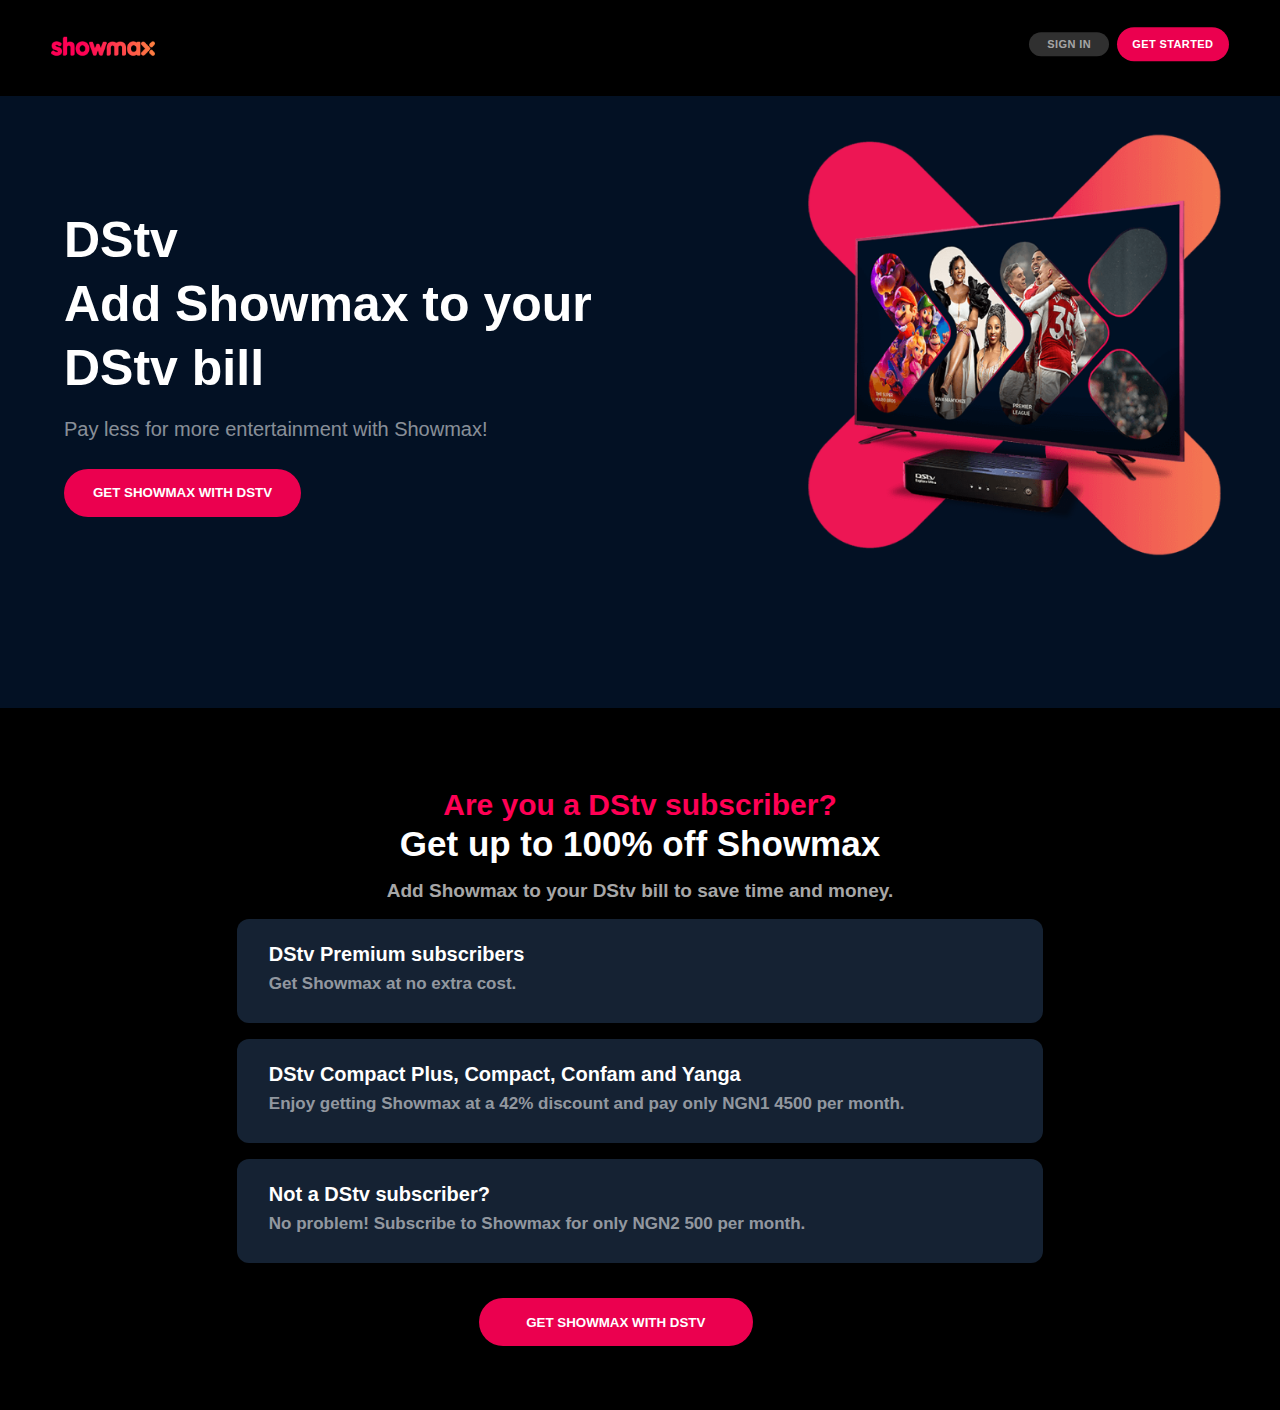
==== BILL/index.html @ 1685f9a5 "All updated files" ====
<!DOCTYPE html>
<html lang="en">
<head>
    <meta charset="UTF-8">
    <meta name="viewport" content="width=device-width, initial-scale=1.0">
    <link rel="stylesheet" href="index.css">
    <link rel="stylesheet" href="https://cdn.jsdelivr.net/npm/bootstrap-icons@1.3.0/font/bootstrap-icons.css">
    <link rel="stylesheet" href="https://cdnjs.cloudflare.com/ajax/libs/font-awesome/4.7.0/css/font-awesome.min.css">
    <title>BILL</title>
</head>
<body>
     <!-- Header start -->
     <header>
        <nav>
            <div class="logo">
              <a href="..//index.html"><img src="BILL images/Showmax_logo_full (1).png" alt="logo"></a>
                </div>
            <div class="logins">
                    <button class="sign-in"><a href="../Sign in/index.html">SIGN IN</a></button>
                    <button class="get-started"><a href="../Sign-in con/index.html">GET STARTED</a></button>
                    </div>
         </nav>
    </header>
    <!-- Header ends -->

     <!-- hero page start -->
     <div class="section-1">
        <div class="section-1-inner">
            <div class="text">
                <p>DStv<br>
                    Add Showmax to your <br>DStv bill<span>Pay less for more entertainment with Showmax!</span>
                    <button><a href="">GET SHOWMAX WITH DSTV</a></button>
                </div>
                <div class="hero-img">
                      <img src="BILL images/BILL.PNG" alt="img">
                </div>
            </div>
     </div>
    <!-- hero page ends -->

    <!-- section 2 start -->
 <div class="section-2">
    <div class="section-2-inner">
        <div class="text-2">
            <p><h2>Are you a DStv subscriber?<h3>Get up to 100% off Showmax<span>Add Showmax to your DStv bill to save time and money.</span></h3></h2></p>
        </div>
        <div class="boxes">
            <div class="boxes-1">
                <h2>DStv Premium subscribers<span>Get Showmax at no extra cost.</span></h2>
            </div>
            <div class="boxes-1">
                <h2>DStv Compact Plus, Compact, Confam and Yanga<span>Enjoy getting Showmax at a 42% discount and pay only NGN1 4500 per month.</span></h2>
            </div>
            <div class="boxes-1">
                <h2>Not a DStv subscriber?<span>No problem! Subscribe to Showmax for only NGN2 500 per month.</span></h2>
            </div>
            <button><a href="">GET SHOWMAX WITH DSTV</a></button>
        </div>
    </div>
 </div>

    <!-- section 2 ends -->
---- BILL/index.css ----
*{
    padding: 0;
    margin: 0;
    box-sizing: border-box;
    }
    body{
    background-color: black;
    font-family: 'Trebuchet MS', 'Lucida Sans Unicode', 'Lucida Grande', 'Lucida Sans', Arial, sans-serif;
    }

    /* header start */
    header{
    background-color: black;
    height: 6rem;
    }
    nav{
    display: flex;
    flex-wrap: nowrap;
    justify-content: space-between;
    max-width: 92%;
    margin: 0 auto;
    transform: translateY(2.3rem);
    }
    .logo img{
    width: 6.5rem;
    }
    .logins{
    transform: translateY(-.6rem);
    }
    .sign-in{
    margin-right: .2rem;
    width: 5rem;
    height: 1.5rem;
    border-radius: 40px;
    background-color:#ffffff30;
    border: none;
    }
    .sign-in a{
    text-decoration: none;
    color: rgba(255, 255, 255, 0.582);
    font-size: 11px;
    letter-spacing: .4px;
    font-weight: bold;
    }
    .sign-in a:hover{
    color: white;
    font-size: 12px;
    }
    .get-started{
    width: 7rem;
    height: 2.1rem;
    border-radius: 65px;
    background-color:#EB004F;
    border: none;
    }
    .get-started a{
    text-decoration: none;
    color: white;
    font-size: 11px;
    font-weight: bold;
    letter-spacing: .4px;
    }
    /* header ends *

    /* hero page start */
    .section-1{
    background-color: #031124;
    min-height: 60vh;
    }
    .section-1 .section-1-inner{
    display: flex;
    justify-content: space-between;
    }
    .section-1 .section-1-inner .text{
    transform: translateY(10rem);
    width: 70%;
    height: auto;
    margin-bottom: 2rem;
    /* border-style: dotted; */
    }
    .section-1 .text p{
    color: white;
    font-size: 50px;
    font-weight:bolder;
    margin-left: 4rem;
    line-height: 4rem;
    }
    .section-1 .text p span{
    display: block;
    font-size: 20px;
    color: rgba(255, 255, 255, 0.544);
    font-weight: lighter;
    line-height:2rem;
    transform: translateY(.8rem);
    }
    .hero-img{
    background-color: #031124;
    padding-left: -2rem;
    width: 53%;
    }
    .hero-img img{
    width: 97%;
    height: auto;
    transform: translateY(1.5rem);

    }
    .text button{
    height: 3rem;
    border-radius:25px ;
    width: 34%;
    border: none;
    background-color: #EB004F;
    margin-top: 2.3rem;
    }
    .text button a{
    text-decoration: none;
    color: white;
    font-weight: 900;
    }
    /* hero page ends*/

    /* section 2 start */
    .section-2{
    /* min-height: 30rem; */
    }
    .section-2-inner{
    margin: 0 auto;
    max-width: 63%;
    padding-bottom: 4rem;
    }
    .text-2 {
    text-align: center;
    margin-top: 5rem;

    }
    .text-2  h2{
    font-size: 30px;
    color: #FF0055;
    margin-bottom: .1rem;
    font-weight: bolder;

    }
    .text-2 h3{
    color: white;
    font-size: 35px;


    }
    .text-2 h3 span{
    display: block;
    font-size: 19px;
    margin-top: 1rem;
    color: rgba(255, 255, 255, 0.656);


    }
    .boxes-1{
    background-color: #152233;
    margin-bottom:-.1rem;
    margin-top: 1.1rem;
    height: 6.5rem;
    border-radius: 12px;
    padding-left: 2rem;
    }
    .boxes-1 h2{
    color: white;
    font-size: 20px;
    transform: translateY(1.5rem);

    }
    .boxes-1 h2 span{
    color: rgba(255, 255, 255, 0.552);
    font-size: 17px;
    margin-top: .5rem;
    display: block;


    }
    .boxes button{
    height: 3rem;
    border-radius:25px ;
    width: 34%;
    border: none;
    background-color: #EB004F;
    margin-top: 2.3rem;
    position: relative;
    left: 30%;
    }
    .boxes button a{
    text-decoration: none;
    color: white;
    font-weight: 900;
    }
    /* section 2 ends */

    /* RESPONSIVENESS START */

    /* HEADER START */
    @media only screen and (max-width:329px){
    .logo img{
    width: 4rem;
    }
    }
    @media only screen and (max-width:292px){
    .logo img{
    width: 2rem;
    }
    }
    @media only screen and (max-width:256px){
    .logo img{
    width: .9rem;
    }
    }
    @media only screen and (max-width:236px){
    .logo img{
    display: none;
    }
    }
    /* HEADER ENDS */
    /* Responsiveness ends */
    /* Hero page Start */
    .section-1{
    min-height: 68vh;
    padding-bottom: 3rem;
    }
    @media  only screen and (max-width:1316px){
    .section-1 .section-1-inner .text{
    width: 88%;
    transform: translateY(7rem);
    } 
    .hero-img{
    width: 60%;
    }
    .hero-img img{
    max-width: 100%;
    transform: translateY(1rem);
    }
    }
    @media  only screen and (max-width:1182px){
    .hero-img{
    width: 70%;
    }
    .hero-img img{
    max-width: 100%;
    transform: translateY(1rem);
    }
    .text button{
    width: 38%;
    }
    }
    @media  only screen and (max-width:1182px){
    .text button{
    width: 43%;
    }
    }
    @media  only screen and (max-width:1039px){
    .text button{
    width: 45%;
    }
    .text button a{
    font-size: 13px;
    }
    .hero-img{
    width: 76%;
    }
    .hero-img img{

    transform: translateY(3rem);
    }
    .section-1 .section-1-inner .text{
    transform: translateY(5rem);
    line-height: 2rem;
    }
    }
    @media  only screen and (max-width:950px){
    .text button{
    width: 59%;
    }
    .text button a{
    font-size: 13px;
    }
    .hero-img{
    width: 80%;
    }
    .hero-img img{

    transform: translateY(3rem);
    }
    .section-1 .section-1-inner .text{
    transform: translateY(5rem);

    }
    .section-1 .section-1-inner .text p{
    line-height: 4rem;
    }
    .section-1 {
    padding-bottom: 7.5rem;
    }
    }
    @media  only screen and (max-width:950px){
    .hero-img{
    width: 100%;
    }
    }

    @media  only screen and (max-width:883px){
    .hero-img{
    width: 100%;
    transform: translateY(2rem);
    }
    .section-1 .section-1-inner .text p {
    line-height: 3.5rem;
    font-size: 38px;
    justify-content: center;
    }
    .text button{
    width: 68%;
    }
    }
    @media  only screen and (max-width:820px){
    .section-1-inner{
    flex-wrap: wrap-reverse;

    }

    .section-1 .section-1-inner .text  {
    margin-left: -2rem;
    width: 100%;
    text-align: center;
    }
    .hero-img{
    width: 100%;
    transform: translateY(-.4rem);
    }
    }
    @media  only screen and (max-width:528px){
    .section-1 .section-1-inner .text{
    text-align: center;
    width: 100%;
    transform: translateY(3rem);
    }
    .section-1 .section-1-inner .text p{
    line-height: 2.7rem;
    }
    }
    @media  only screen and (max-width:372px){
    .text button a{
    font-size: 12px;
    }
    .text button{
    width:70% ;
    }
    }
    @media  only screen and (max-width:340px){
    .text button a{
    font-size: 12px;
    }
    .text button{
    width:80% ;
    }
    }
    @media  only screen and (max-width:340px){
    .text button a{
    font-size: 12px;
    }
    .text button{
    width:90% ;
    }
    }

    /* Hero page ends */

    /* section 2 start */
    @media only screen and (max-width:1066px){
    .boxes button{
    width: 55%;
    left: 20%;
    }
    }
    @media only screen and (max-width:820px){
    .section-2-inner{
    max-width:94%;
    }
    }
    @media only screen and (max-width:532px){
    .boxes-1{
    padding-bottom: 7rem;
    }
    .boxes-1:nth-of-type(1){
    padding-bottom: 2rem;
    }
    }
    @media only screen and (max-width:512px){
    .boxes-1{
    padding-bottom: 8rem;
    }
    }
    @media only screen and (max-width:389px){
    .boxes-1{
    padding-bottom: 9rem;
    }
    }
    @media only screen and (max-width:316px){
    .boxes-1:nth-of-type(2){
    padding-bottom: 12rem;
    }
    @media only screen and (max-width:298px){
    .boxes-1:nth-of-type(1){
    padding-bottom: 8rem;
    }
    }
    }
    @media only screen and (max-width:449px){
    .boxes button{
    width: 60%;
    left: 19%;
    }
    .boxes button a{
    font-size: 12px;
    }
    }
    @media only screen and (max-width:358px){
    .boxes button{
    width: 69%;
    left: 16%;
    }
    .boxes button a{
    font-size: 12px;
    }
    }

    @media only screen and (max-width:286px){
    .boxes button{
    width: 68%;
    left: 15%;
    }
    .boxes button{
    width: 73%;
    left: 13%;
    }
    }



    /* section 2 ends */
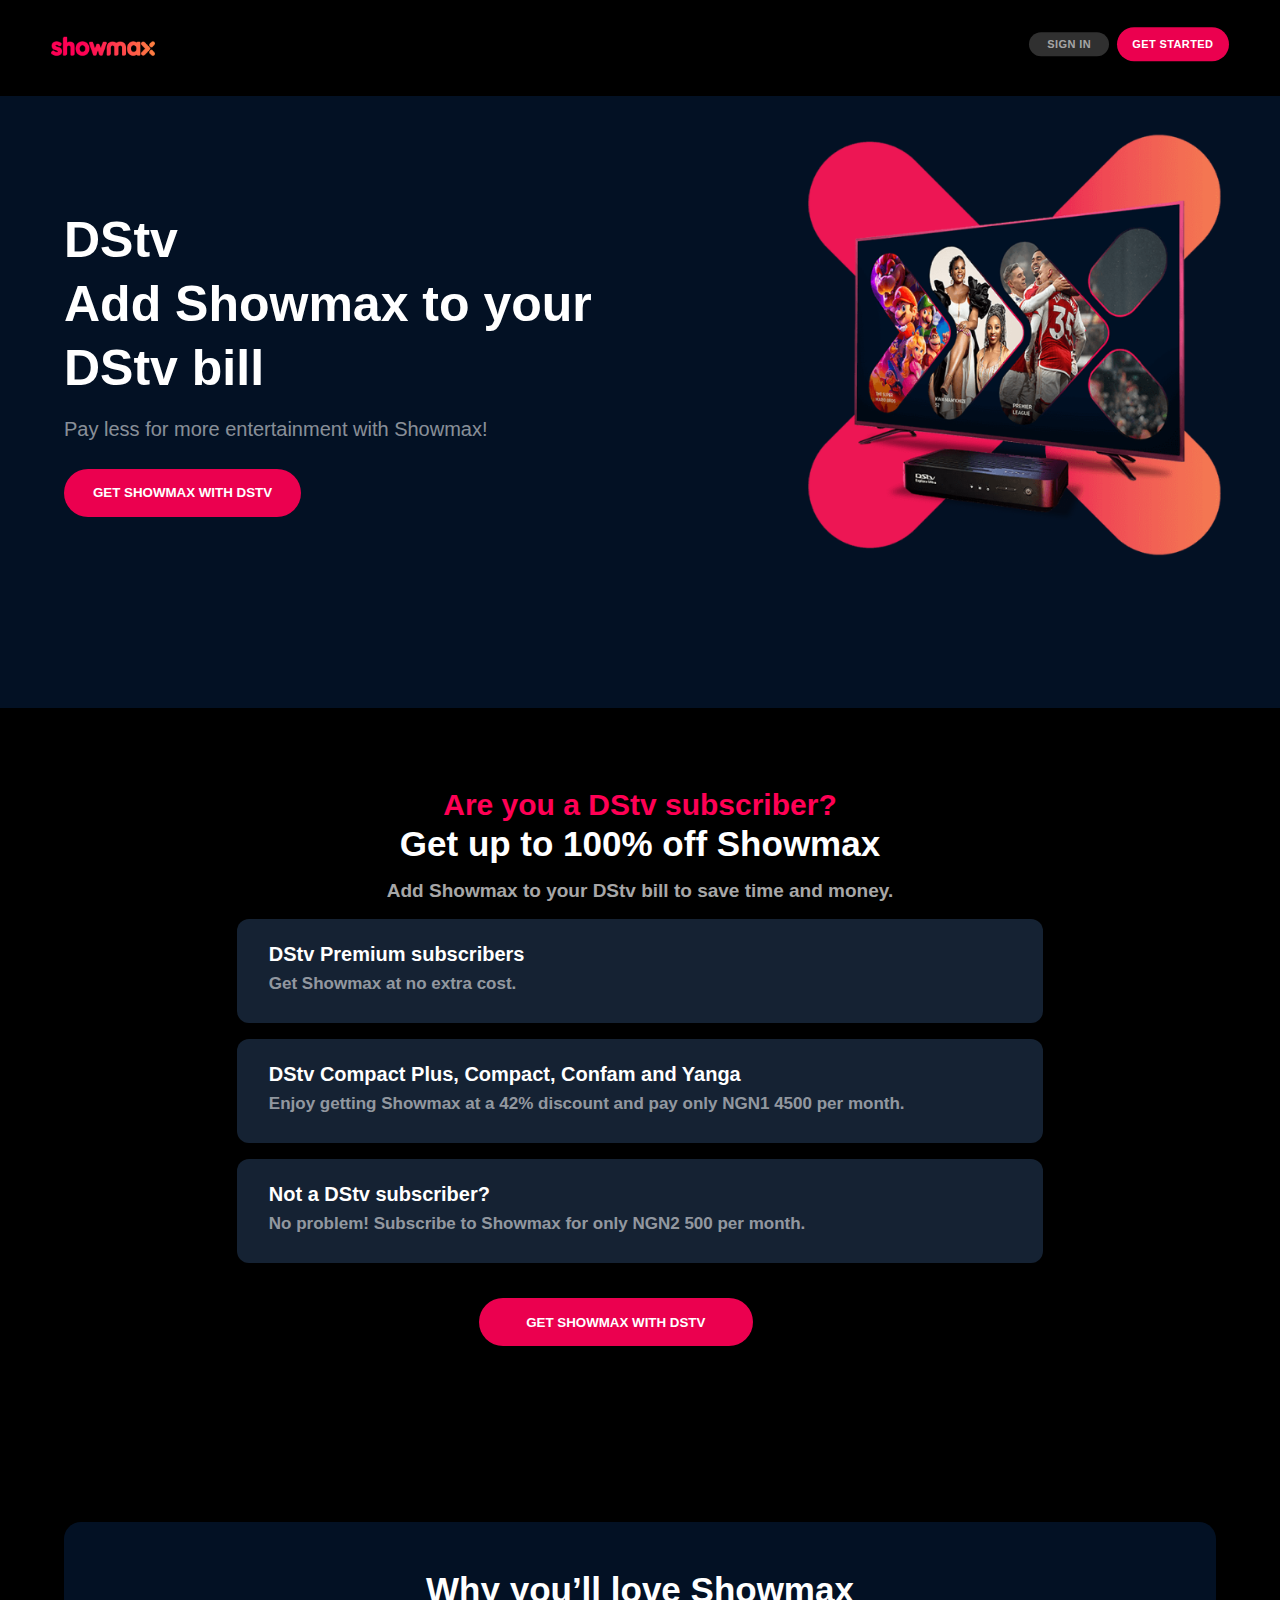
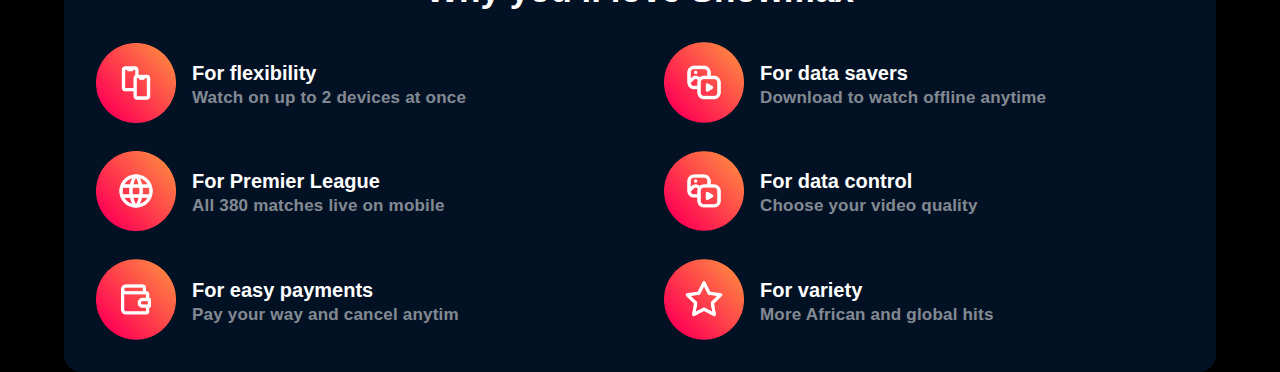
==== commit d626d595: "All updated files" ====
--- a/BILL/index.html
+++ b/BILL/index.html
@@ -59,4 +59,75 @@
     </div>
  </div>
 
-    <!-- section 2 ends -->+    <!-- section 2 ends -->
+     <!-- section 3 start -->
+     <div class="section-3">
+        <div class="section-3-inner">
+         <div class="text-inner">
+           <h5>
+             Why you’ll love Showmax
+ 
+           </h5>
+          </div>
+          <div class="section-3-inner-box">
+          <div class="box-control">
+           <div class="box-3">
+             <div class="boxes">
+                 <img src="BILL images/icon_for-flexibility-01-1_11012024 (1).png" alt="">
+             </div>
+             <div class="text">
+               <h5>For flexibility<br><span>Watch on up to 2 devices at once
+ 
+               </span></h5>
+             </div>
+           </div>
+           <div class="box-3">
+             <div class="boxes">
+               <img src="BILL images/icon_for-data-control-01-4_11012024 (1).png" alt="">
+ 
+             </div>
+             <div class="text">
+               <h5>For data savers<br><span>Download to watch offline anytime</span></h5>
+             </div>
+           </div>
+           <div class="box-3">
+             <div class="boxes">
+              <img src="BILL images/icon_for-global-hits-01-06_24012024.png" alt="">
+             </div>
+             <div class="text">
+               <h5>For Premier League<br><span>All 380 matches live on mobile</span></h5>
+             </div>
+           </div>
+           <div class="box-3">
+             <div class="boxes">
+               <img src="BILL images/icon_for-data-control-01-4_11012024 (1).png" alt="">
+             </div>
+             <div class="text">
+               <h5>For data control<br><span>Choose your video quality</span></h5>
+             </div>
+           </div>
+           <div class="box-3">
+             <div class="boxes">
+               <img src="BILL images/icon_for-ease-01-5_11012024 (1).png" alt="">
+             </div>
+             <div class="text">
+               <h5>For easy payments<br><span>Pay your way and cancel anytim</span></h5>
+             </div>
+           </div>
+           <div class="box-3">
+             <div class="boxes">
+                  <img src="BILL images/icon_for-variety-01-6_11012024 (1).png" alt="">
+             </div>
+             <div class="text">
+               <h5>For variety<br><span>More African and global hits</span></h5>
+             </div>
+           </div>
+             </div>
+ 
+        </div>
+ 
+ 
+     </div>
+ <!-- section 3 ends -->
+ 
+ --- a/BILL/index.css
+++ b/BILL/index.css
@@ -193,6 +193,69 @@
     }
     /* section 2 ends */
 
+     /* section 3 start */
+
+     .section-3-inner{
+        margin: 0 auto;
+        max-width: 90%;
+        min-height: 50vh;
+        background-color: #031124;
+        margin-top: 7rem;
+        border-radius: 17px;
+        }
+        .section-3-inner .box-3{
+        display: flex;
+    
+        }
+        .section-3-inner .box-3{
+        width: 24rem;
+        column-gap: 1rem;
+        align-items: center;
+        }
+        .section-3-inner .box-3 .text{
+        justify-content: flex-start;
+    
+    
+        }
+        .section-3-inner .text-inner h5{
+        padding-top: 3rem;
+        margin-bottom: 2rem;
+        font-size: 35px;
+         text-align: center;
+         color: white;
+    
+        }
+        .section-3-inner  .text h5{
+        font-size: 20px;
+        color: #fff;
+        }
+        .section-3-inner .text h5 span{
+        font-size: 17px;
+        letter-spacing: .2px;
+        color: #ffffff85;
+    
+        }
+        .section-3-inner .box-3{
+        margin-bottom: 1.5rem;
+        }
+        .box-control{
+        display: grid;
+        grid-template-columns:repeat(auto-fit,minmax(23rem,1fr)) ;
+        column-gap:1rem;
+        padding-left: 2rem;
+        }
+        .section-3-inner .box-3 .boxes{
+        width: 5rem;
+        }
+        .section-3-inner .box-3 .boxes img{
+        width: 100%;
+        height: auto;
+        
+        }
+    
+        /* section-7 ends */
+    
+
     /* RESPONSIVENESS START */
 
     /* HEADER START */
@@ -443,3 +506,36 @@
 
 
     /* section 2 ends */
+
+     /* section 3 start */
+     @media only screen and (max-width:467px){
+        .section-3-inner .box-3{
+        width: 19rem;
+        column-gap: 1rem;
+        }
+        }
+        @media only screen and (max-width:368px){
+        .section-3-inner .box-3{
+        width: 15rem;
+        column-gap: 1rem;
+        }
+        }
+        @media only screen and (max-width:306px){
+        .section-3-inner .box-3{
+        width: 12rem;
+        column-gap: 1rem;
+        }
+        }
+        @media only screen and (max-width:246px){
+        .section-3-inner .box-3{
+        width: 9rem;
+        column-gap: 1rem;
+        }
+        }
+        @media only screen and (max-width:198px){
+        .section-3-inner .box-3{
+        width: 6rem;
+        column-gap: 1rem;
+        }
+        }
+        /* section 7 ends */
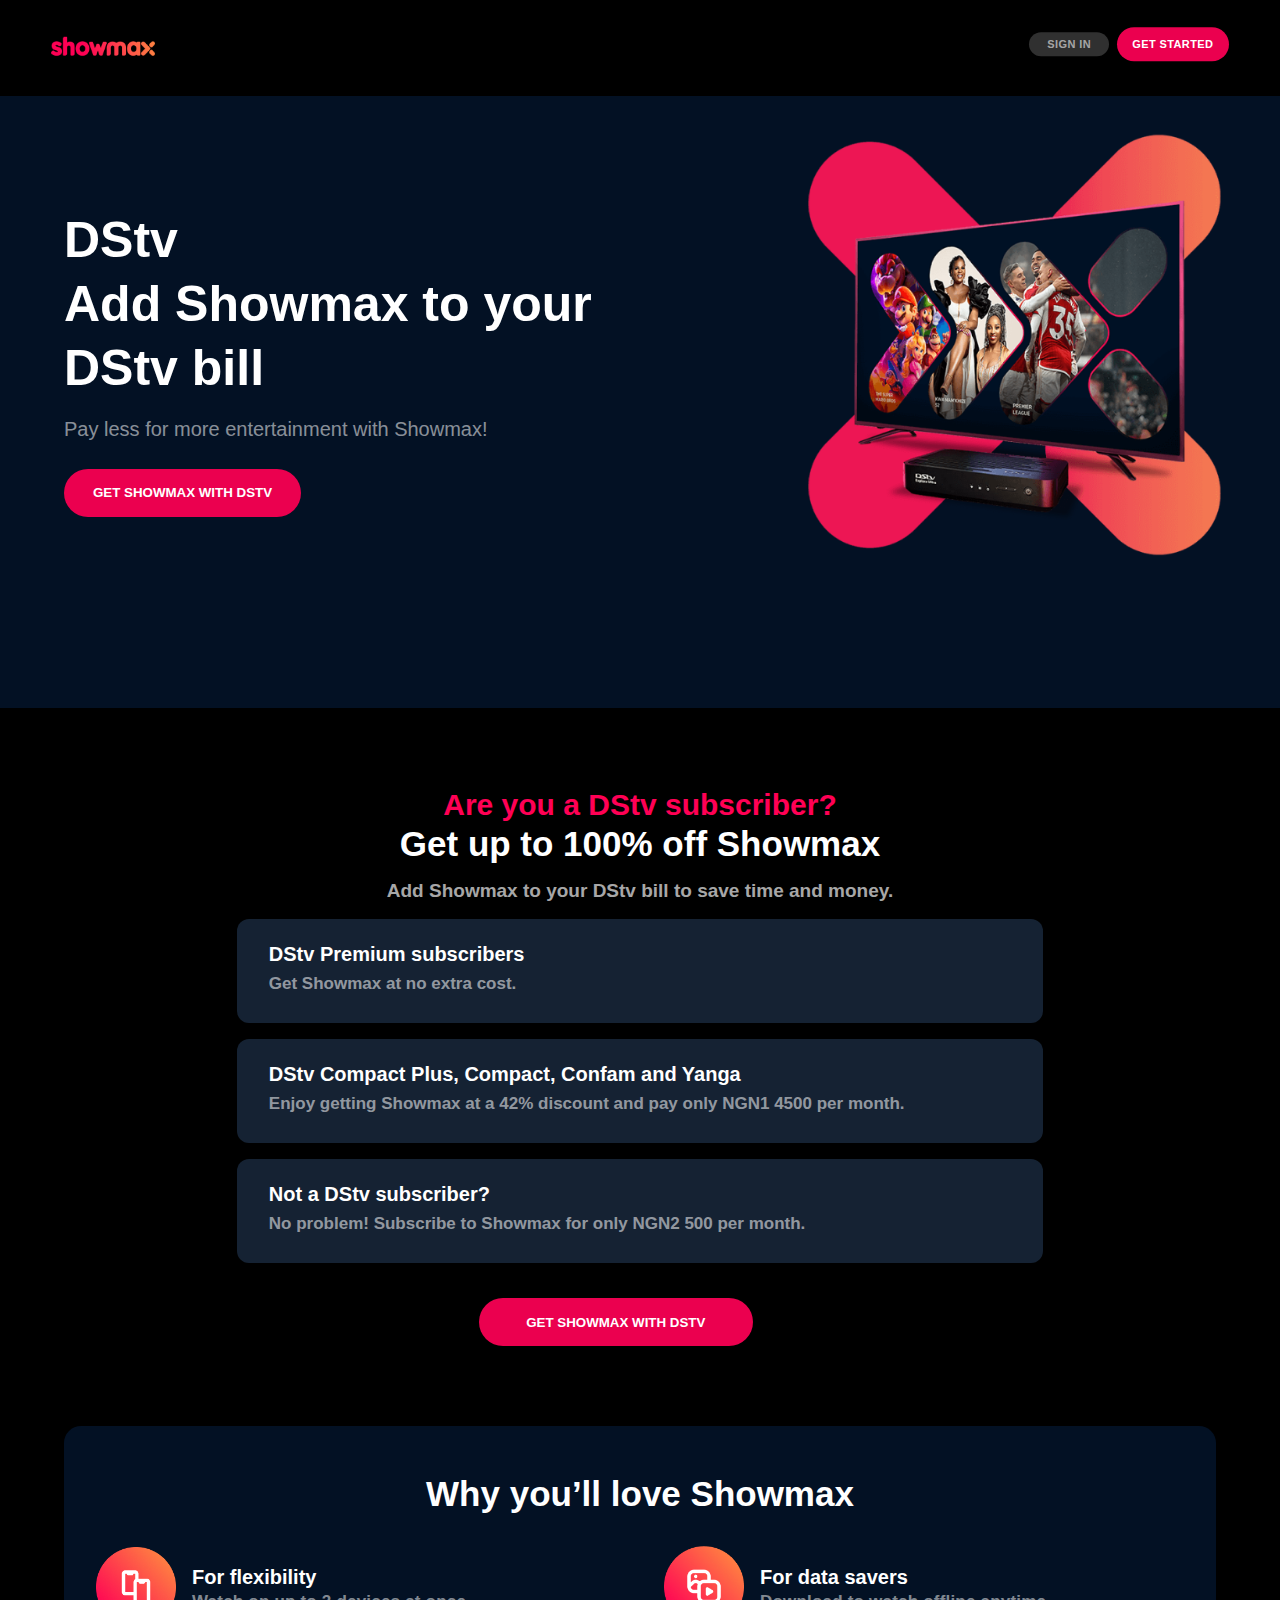
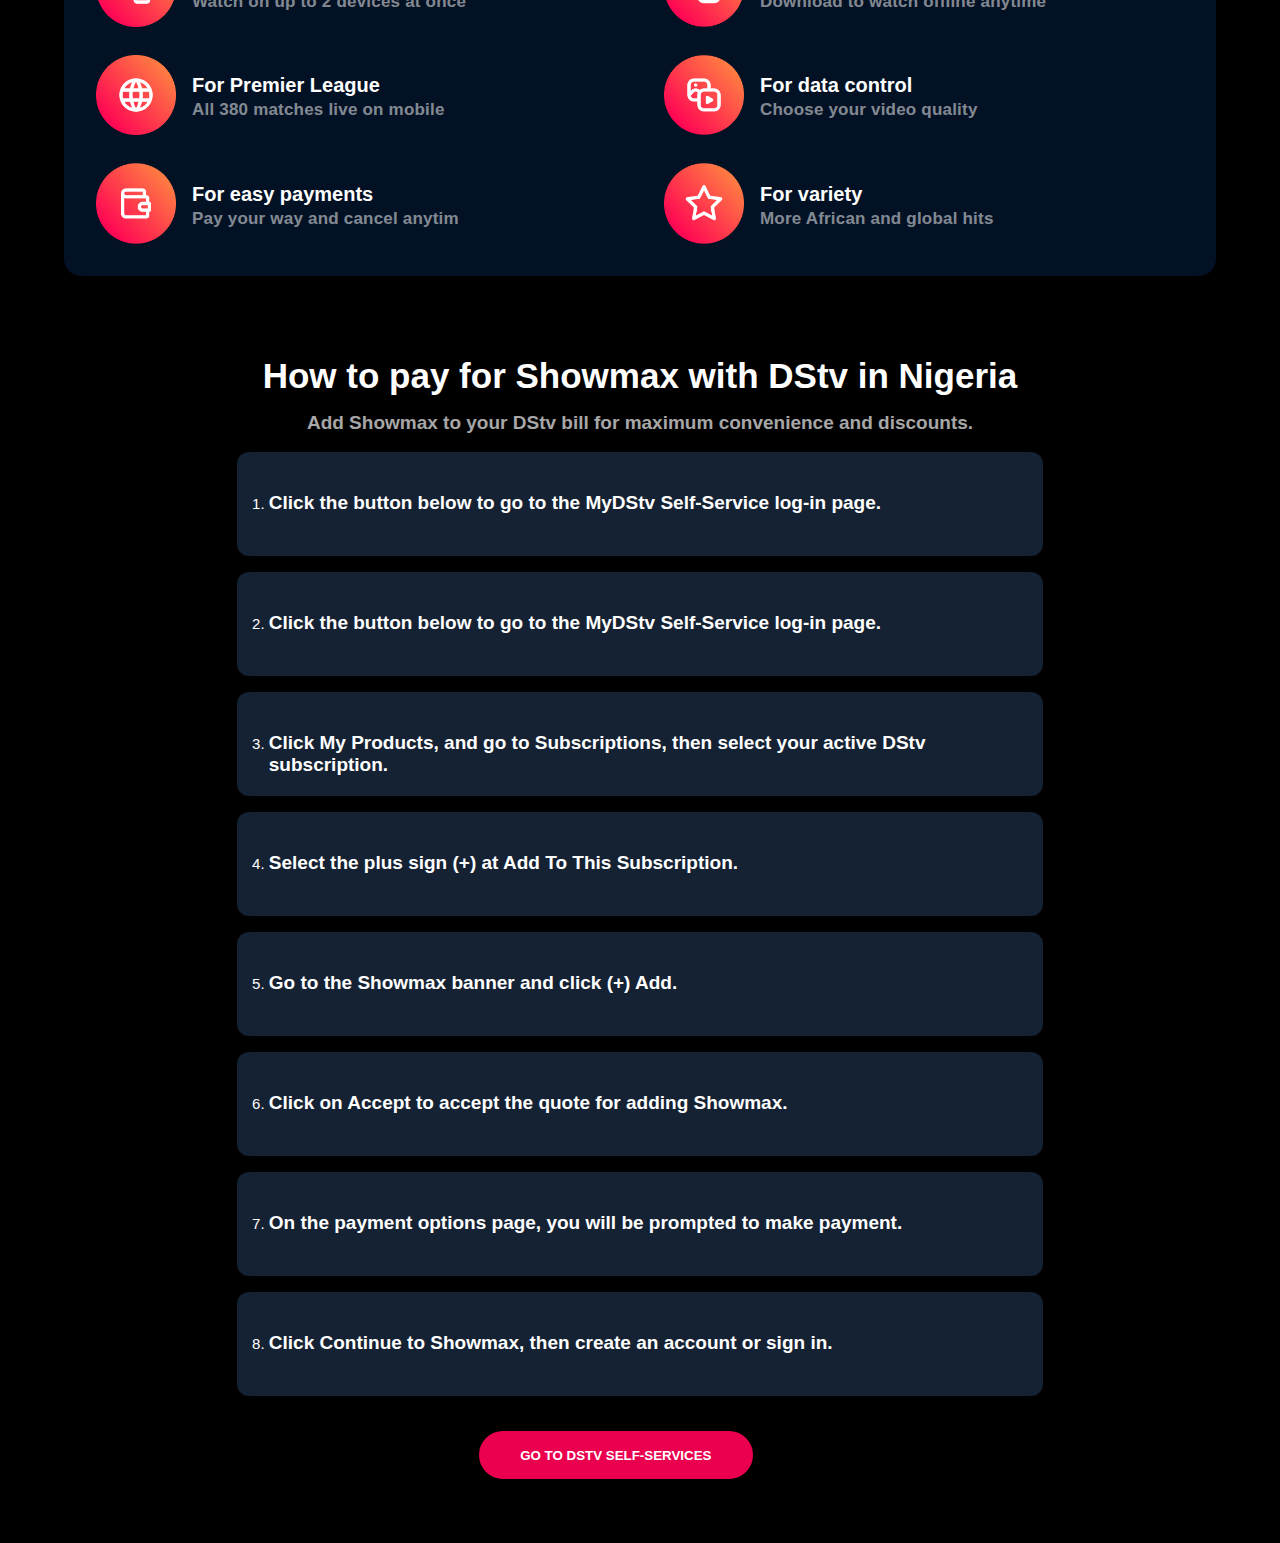
==== commit 06d06cb0: "All updated files" ====
--- a/BILL/index.html
+++ b/BILL/index.html
@@ -129,5 +129,49 @@
  
      </div>
  <!-- section 3 ends -->
+
+      <!-- section 4 start -->
+      <div class="section-4">
+      <div class="section-4-inner">
+      <div class="text-4">
+      <p><h3>How to pay for Showmax with DStv in Nigeria<span>Add Showmax to your DStv bill for maximum convenience and discounts.</span></h3></h2></p>
+      </div>
+      <ol>
+      <div class="boxes">
+      <div class="boxes-4">
+
+     <li> <h2>Click the button below to go to the MyDStv Self-Service log-in page.</h2></li>
+
+      </div>
+      <div class="boxes-4">
+
+    <li> <h2>Click the button below to go to the MyDStv Self-Service log-in page.</h2></li>
+
+
+      </div>
+      <div class="boxes-4">
+       <li><h2>Click My Products, and go to Subscriptions, then select your active DStv subscription.</h2></li>
+      </div>
+      <div class="boxes-4">
+      <li><h2>Select the plus sign (+) at Add To This Subscription.</h2></li>
+      </div>
+      <div class="boxes-4">
+     <li><h2> Go to the Showmax banner and click (+) Add.</h2></li>
+      </div>
+      <div class="boxes-4">
+     <li><h2>Click on Accept to accept the quote for adding Showmax.</h2></li></div>
+      <div class="boxes-4">
+        <li><h2>On the payment options page, you will be prompted to make payment.</h2></li>
+      </div>
+      <div class="boxes-4">
+     <li><h2>Click Continue to Showmax, then create an account or sign in.</h2></li>
+      </div>
+      <button><a href="">GO TO DSTV SELF-SERVICES</a></button>
+      </div>
+      </ol>
+      </div>
+      </div>
+
+ <!-- sectiion 4 ends -->
  
  --- a/BILL/index.css
+++ b/BILL/index.css
@@ -193,68 +193,135 @@
     }
     /* section 2 ends */
 
-     /* section 3 start */
-
-     .section-3-inner{
-        margin: 0 auto;
-        max-width: 90%;
-        min-height: 50vh;
-        background-color: #031124;
-        margin-top: 7rem;
-        border-radius: 17px;
-        }
-        .section-3-inner .box-3{
-        display: flex;
-    
-        }
-        .section-3-inner .box-3{
-        width: 24rem;
-        column-gap: 1rem;
-        align-items: center;
-        }
-        .section-3-inner .box-3 .text{
-        justify-content: flex-start;
-    
-    
-        }
-        .section-3-inner .text-inner h5{
-        padding-top: 3rem;
-        margin-bottom: 2rem;
-        font-size: 35px;
-         text-align: center;
-         color: white;
-    
-        }
-        .section-3-inner  .text h5{
-        font-size: 20px;
-        color: #fff;
-        }
-        .section-3-inner .text h5 span{
-        font-size: 17px;
-        letter-spacing: .2px;
-        color: #ffffff85;
-    
-        }
-        .section-3-inner .box-3{
-        margin-bottom: 1.5rem;
-        }
-        .box-control{
-        display: grid;
-        grid-template-columns:repeat(auto-fit,minmax(23rem,1fr)) ;
-        column-gap:1rem;
-        padding-left: 2rem;
-        }
-        .section-3-inner .box-3 .boxes{
-        width: 5rem;
-        }
-        .section-3-inner .box-3 .boxes img{
-        width: 100%;
-        height: auto;
-        
-        }
-    
-        /* section-7 ends */
-    
+    /* section 3 start */
+
+    .section-3-inner{
+    margin: 0 auto;
+    max-width: 90%;
+    min-height: 50vh;
+    background-color: #031124;
+    margin-top: 1rem;
+    border-radius: 17px;
+    }
+    .section-3-inner .box-3{
+    display: flex;
+
+    }
+    .section-3-inner .box-3{
+    width: 24rem;
+    column-gap: 1rem;
+    align-items: center;
+    }
+    .section-3-inner .box-3 .text{
+    justify-content: flex-start;
+
+
+    }
+    .section-3-inner .text-inner h5{
+    padding-top: 3rem;
+    margin-bottom: 2rem;
+    font-size: 35px;
+    text-align: center;
+    color: white;
+
+    }
+    .section-3-inner  .text h5{
+    font-size: 20px;
+    color: #fff;
+    }
+    .section-3-inner .text h5 span{
+    font-size: 17px;
+    letter-spacing: .2px;
+    color: #ffffff85;
+
+    }
+    .section-3-inner .box-3{
+    margin-bottom: 1.5rem;
+    }
+    .box-control{
+    display: grid;
+    grid-template-columns:repeat(auto-fit,minmax(23rem,1fr)) ;
+    column-gap:1rem;
+    padding-left: 2rem;
+    }
+    .section-3-inner .box-3 .boxes{
+    width: 5rem;
+    }
+    .section-3-inner .box-3 .boxes img{
+    width: 100%;
+    height: auto;
+
+    }
+
+    /* section-3 ends */
+
+    /* section 4 start */
+    /* min-height: 30rem; */
+
+    .section-4-inner{
+    margin: 0 auto;
+    max-width: 63%;
+    padding-bottom: 4rem;
+    }
+    .text-4 {
+    text-align: center;
+    margin-top: 5rem;
+
+    }
+    .text-4  h2{
+    font-size: 30px;
+    color: #FF0055;
+    margin-bottom: .1rem;
+    font-weight: bolder;
+
+    }
+    .text-4 h3{
+    color: white;
+    font-size: 35px;
+
+
+    }
+    .text-4 h3 span{
+    display: block;
+    font-size: 19px;
+    margin-top: 1rem;
+    color: rgba(255, 255, 255, 0.656);
+
+
+    }
+    .boxes-4{
+    background-color: #152233;
+    margin-bottom:-.1rem;
+    margin-top: 1.1rem;
+    height: 6.5rem;
+    border-radius: 12px;
+    padding-left: 2rem;
+    }
+    ol li {
+    color: white;
+    font-size: 15px;
+    transform: translateY(2.5rem);
+
+    }   ol h2{
+    font-size: 19px;
+    } 
+    .boxes button{
+    height: 3rem;
+    border-radius:25px ;
+    width: 34%;
+    border: none;
+    background-color: #EB004F;
+    margin-top: 2.3rem;
+    position: relative;
+    left: 30%;
+    }
+    .boxes button a{
+    text-decoration: none;
+    color: white;
+    font-weight: 900;
+    }
+    /* section 4 ends *
+
 
     /* RESPONSIVENESS START */
 
@@ -402,6 +469,9 @@
     width: 100%;
     transform: translateY(3rem);
     }
+    .hero-img{
+    margin-top: -.4rem;
+    }
     .section-1 .section-1-inner .text p{
     line-height: 2.7rem;
     }
@@ -507,35 +577,179 @@
 
     /* section 2 ends */
 
-     /* section 3 start */
-     @media only screen and (max-width:467px){
-        .section-3-inner .box-3{
-        width: 19rem;
-        column-gap: 1rem;
-        }
-        }
-        @media only screen and (max-width:368px){
-        .section-3-inner .box-3{
-        width: 15rem;
-        column-gap: 1rem;
-        }
-        }
-        @media only screen and (max-width:306px){
-        .section-3-inner .box-3{
-        width: 12rem;
-        column-gap: 1rem;
-        }
-        }
-        @media only screen and (max-width:246px){
-        .section-3-inner .box-3{
-        width: 9rem;
-        column-gap: 1rem;
-        }
-        }
-        @media only screen and (max-width:198px){
-        .section-3-inner .box-3{
-        width: 6rem;
-        column-gap: 1rem;
-        }
-        }
-        /* section 7 ends */
+    /* section 3 start */
+    @media only screen and (max-width:467px){
+    .section-3-inner .box-3{
+    width: 19rem;
+    column-gap: 1rem;
+    }
+    }
+    @media only screen and (max-width:368px){
+    .section-3-inner .box-3{
+    width: 15rem;
+    column-gap: 1rem;
+    }
+    }
+    @media only screen and (max-width:306px){
+    .section-3-inner .box-3{
+    width: 12rem;
+    column-gap: 1rem;
+    }
+    }
+    @media only screen and (max-width:246px){
+    .section-3-inner .box-3{
+    width: 9rem;
+    column-gap: 1rem;
+    }
+    }
+    @media only screen and (max-width:198px){
+    .section-3-inner .box-3{
+    width: 6rem;
+    column-gap: 1rem;
+    }
+    }
+
+    /* section 4 start */
+    @media only screen and (max-width:1066px){
+    .boxes button{
+    width: 55%;
+    left: 20%;
+    }
+    }
+    @media only screen and (max-width:820px){
+    .section-4-inner{
+    max-width:94%;
+    }
+    }
+    @media only screen and (max-width:532px){
+    .boxes-4{
+    padding-bottom: 7rem;
+    }
+    .boxes-4:nth-of-type(1){
+    padding-bottom: 2rem;
+    }
+    }
+    @media only screen and (max-width:512px){
+    .boxes-4{
+    padding-bottom: 8rem;
+    }
+    }
+    @media only screen and (max-width:389px){
+    .boxes-4{
+    padding-bottom: 9rem;
+    }
+    }
+    @media only screen and (max-width:316px){
+    .boxes-4:nth-of-type(2){
+    padding-bottom: 12rem;
+    }
+    }
+    @media only screen and (max-width:374px){
+    .boxes-4:nth-of-type(2){
+    padding-bottom: 6rem;
+    }
+    }
+    @media only screen and (max-width:374px){
+    .boxes-4:nth-of-type(4){
+    padding-bottom: 6rem;
+    }
+    }
+    @media only screen and (max-width:374px){
+    .boxes-4:nth-of-type(5){
+    padding-bottom: 6rem;
+    }
+    }
+    @media only screen and (max-width:374px){
+    .boxes-4:nth-of-type(6){
+    padding-bottom: 6rem;
+    }
+    }
+    @media only screen and (max-width:374px){
+    .boxes-4:nth-of-type(7){
+    padding-bottom: 6rem;
+    }
+    }
+    @media only screen and (max-width:374px){
+    .boxes-4:nth-of-type(8){
+    padding-bottom: 6rem;
+    }
+    }
+    @media only screen and (max-width:298px){
+    .boxes-4:nth-of-type(1){
+    padding-bottom: 8rem;
+    }
+    }
+    @media only screen and (max-width:368px){
+    .boxes-4:nth-of-type(1){
+    padding-bottom: 7rem;
+    }
+    }
+    @media only screen and (max-width:368px){
+    .boxes-4:nth-of-type(2){
+    padding-bottom: 7rem;
+    }
+    }
+    @media only screen and (max-width:368px){
+    .boxes-4:nth-of-type(4){
+    padding-bottom: 7rem;
+    }
+    }
+    @media only screen and (max-width:368px){
+    .boxes-4:nth-of-type(5){
+    padding-bottom: 7rem;
+    }
+    }
+    @media only screen and (max-width:368px){
+    .boxes-4:nth-of-type(6){
+    padding-bottom: 7rem;
+    }
+    }
+    @media only screen and (max-width:368px){
+    .boxes-4:nth-of-type(7){
+    padding-bottom: 7rem;
+    }
+    }
+    @media only screen and (max-width:368px){
+    .boxes-4:nth-of-type(8){
+    padding-bottom: 7rem;
+    }
+    }
+    @media only screen and (max-width:368px){
+    ol h2{
+    font-size: 17px;
+    }
+    }
+    @media only screen and (max-width:449px){
+    .boxes button{
+    width: 60%;
+    left: 19%;
+    }
+    .boxes button a{
+    font-size: 12px;
+    }
+    }
+    @media only screen and (max-width:358px){
+    .boxes button{
+    width: 69%;
+    left: 16%;
+    }
+    .boxes button a{
+    font-size: 12px;
+    }
+    }
+
+    @media only screen and (max-width:286px){
+    .boxes button{
+    width: 68%;
+    left: 15%;
+    }
+    .boxes button{
+    width: 73%;
+    left: 13%;
+    }
+    }
+
+
+
+    /* section 2 ends */
+    /* section 3 ends */
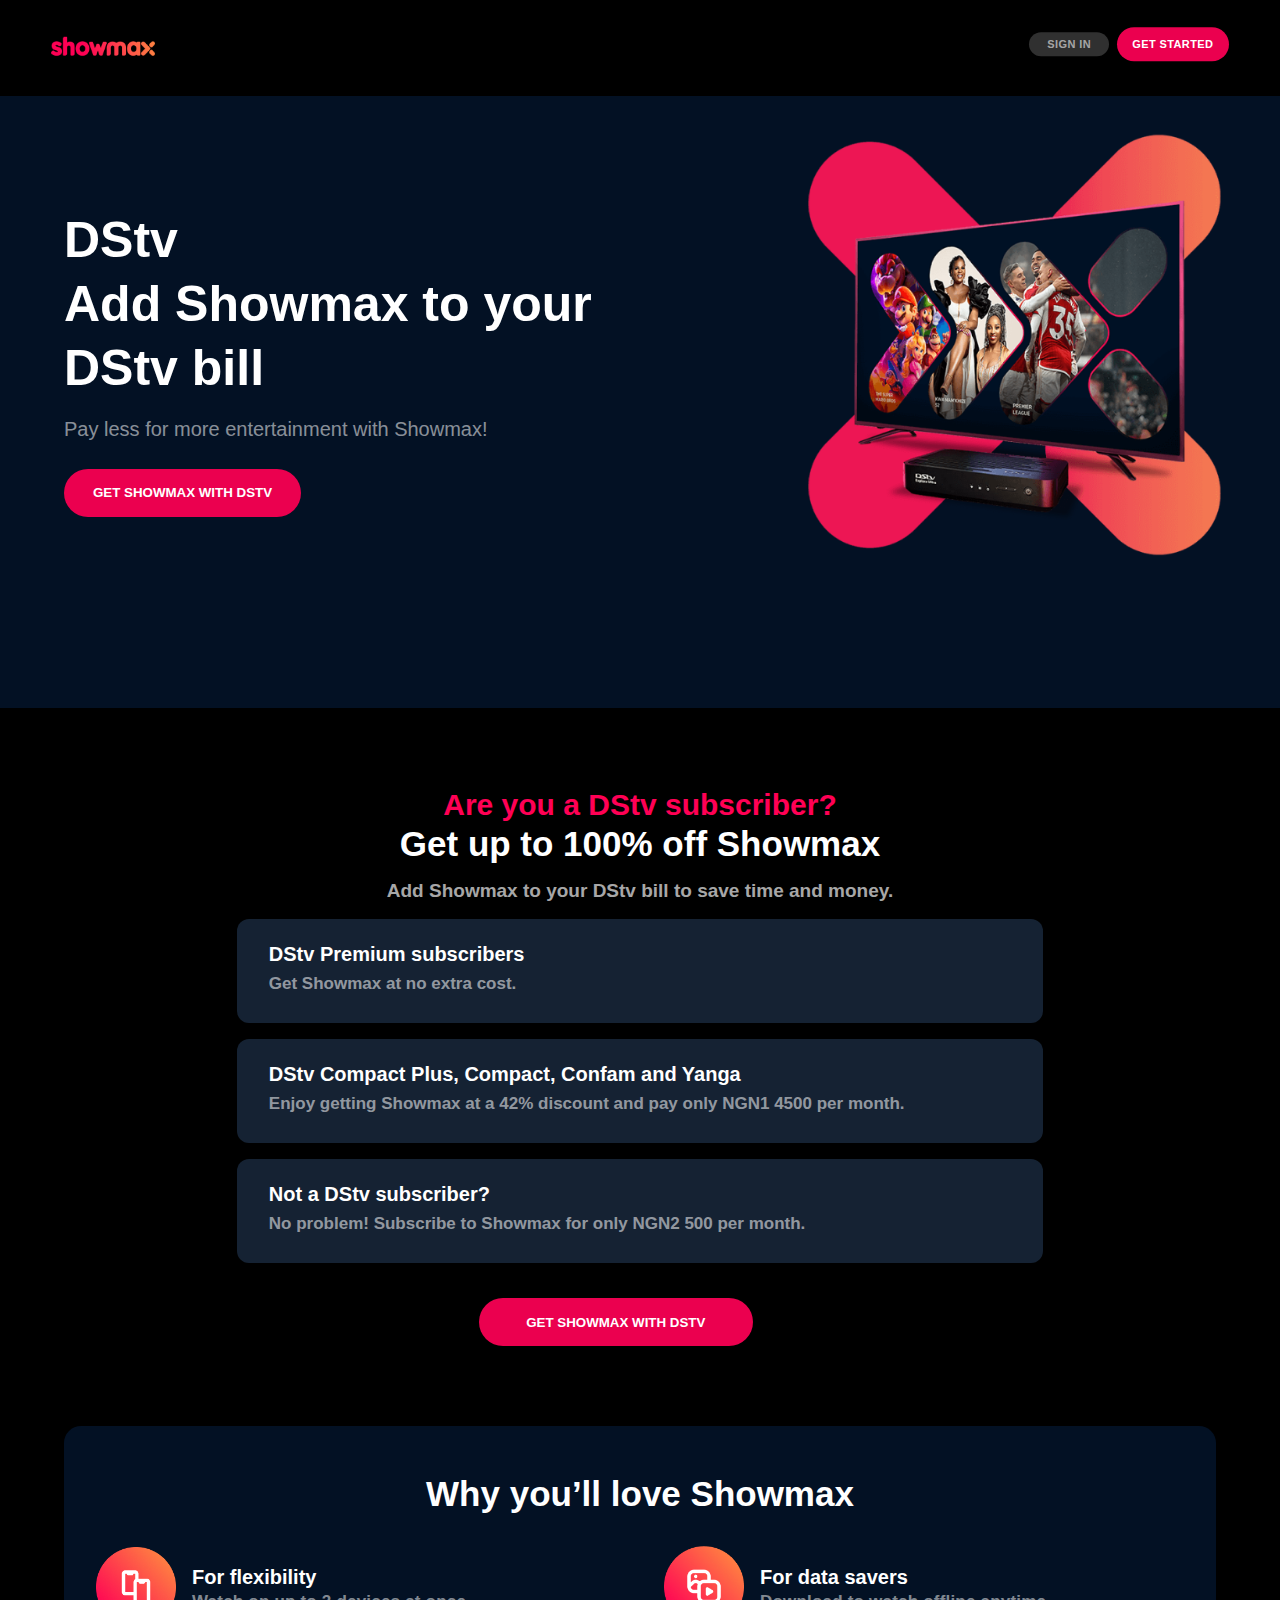
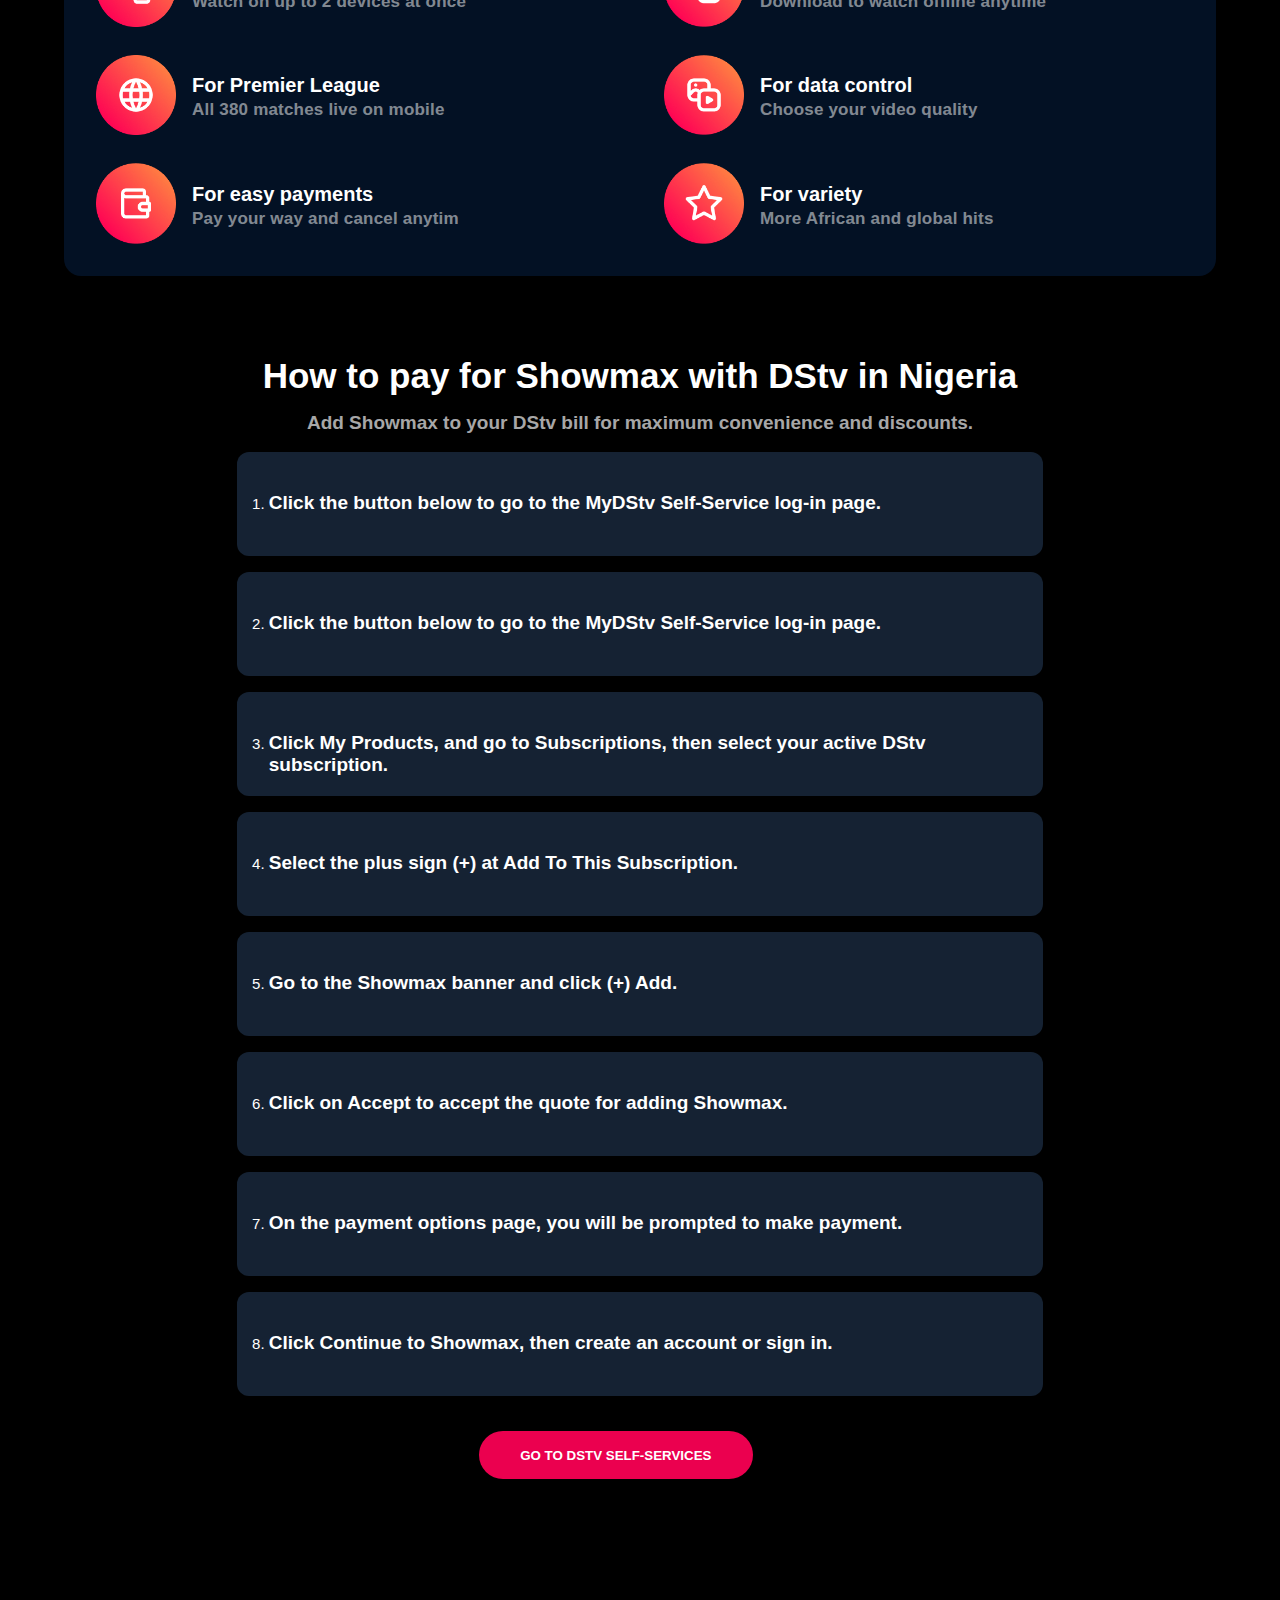
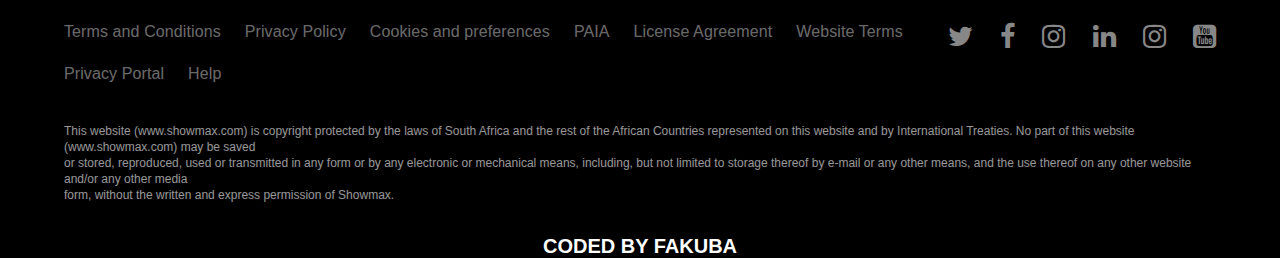
==== commit 589099e0: "All updated files" ====
--- a/BILL/index.html
+++ b/BILL/index.html
@@ -173,5 +173,43 @@
       </div>
 
  <!-- sectiion 4 ends -->
+
+ <!-- footer start -->
+ <div class="footer">
+  <div class="footer-inner">
+    <div class="footer-details">
+      <ul>
+        <li><a href="">Terms and Conditions</a></li>
+        <li><a href="">Privacy Policy</a></li>
+        <li><a href="">Cookies and preferences</a></li>
+        <li><a href=""> PAIA</a></li>
+        <li><a href="">License Agreement</a></li>
+        <li><a href="">Website Terms</a></li>
+        <li><a href="">Privacy Portal</a></li>
+        <li><a href="">Help</a></li>
+      </ul>
+      </div>
+      <div class="icon">
+        <div class="web-page"></i><a href=""><i class='fa fa-twitter' style='font-size:27px'></i></a>
+        </div>
+        <div class="web-page"><a href=""><i class='fa fa-facebook' style='font-size:27px'></i></a>
+        </div>
+        <div class="web-page"><a href=""><i class='fa fa-instagram' style='font-size:27px'></i></a>
+        </div>
+        <div class="web-page"><a href=""><i class='fa fa-linkedin' style='font-size:27px'></i></a>
+        </div>
+        <div class="web-page"><a href=""><i class='fa fa-instagram' style='font-size:27px'></i></a>
+        </div>
+        <div class="web-page"><a href=""><i class='fa fa-youtube-square' style='font-size:27px'></i></a>
+        </div>
+      </div>
+      </div>
+    <p class="footer-text">This website (www.showmax.com) is copyright protected by the laws of South Africa and the rest of the African Countries represented on this website and by International Treaties. No part of this website (www.showmax.com) may be saved<br>
+       or stored, reproduced, used or transmitted in any form or by any electronic or mechanical means, including, but not limited to storage thereof by e-mail or any other means, and the use thereof on any other website and/or any other media<br> form, without the written and express permission of Showmax.</p>
+       <h3 class="owner">CODED BY FAKUBA</h3>
+  </div>
+</div>
+
+<!-- footer ends -->
  
  --- a/BILL/index.css
+++ b/BILL/index.css
@@ -323,6 +323,70 @@
     /* section 4 ends *
 
 
+
+    /* footer start */
+    .footer{
+    min-height: 30vh;
+    }
+    .footer-inner{
+    margin: 0 auto;
+    max-width: 90%;
+    display: flex;
+    /* flex-wrap: wrap; */
+    justify-content: space-around;
+    }
+    .footer-details ul{
+    display: flex;
+    flex-wrap: wrap;
+    gap: 1.5rem;
+    margin-top: 5rem;
+    }
+    .footer-details ul li {
+    list-style: none;
+
+    }
+    .footer-details ul li a{
+    color: #ffffff6e;
+    text-decoration: none;
+    letter-spacing: .1px;
+    }
+    .footer-details ul li a:hover{
+    color: #fff;
+    }
+    .icon{
+    display: flex;
+    margin-top:5rem ;
+    color: #fff;
+    gap: 1.7rem;
+    }
+    .icon .web-page a{
+    color: #ffffff8e;
+    }
+    .footer-text{
+    color: #fff;
+    font-size: 12px;
+    margin-top: 4rem;
+    }
+    .icon .web-page a:hover{
+    color: #EB004F;
+
+    }
+    .footer-text{
+    max-width: 86%;
+    color: #ffffff9a;
+    margin: 0 auto;
+    margin-top: 2.5rem;
+    line-height: 1rem;
+    margin-bottom: 2rem;
+    }
+    .owner{
+    color: #fff;
+    font-size: 20px;
+    text-align: center;
+    }
+    /* footer ends */
+
+
     /* RESPONSIVENESS START */
 
     /* HEADER START */
@@ -608,6 +672,8 @@
     column-gap: 1rem;
     }
     }
+    /* section 3 ends */
+
 
     /* section 4 start */
     @media only screen and (max-width:1066px){
@@ -748,8 +814,20 @@
     left: 13%;
     }
     }
-
-
-
-    /* section 2 ends */
-    /* section 3 ends */
+    /* section 4 ends */
+
+    /* footer  start  */
+    @media only screen and (max-width:766px){
+    .footer-inner{
+    flex-wrap: wrap;
+    }
+    }
+    @media only screen and (max-width:1316px){
+    .footer-text{
+    max-width:90% ;
+    line-height: 1rem;
+    }
+    }
+
+
+    /* footer  ends */
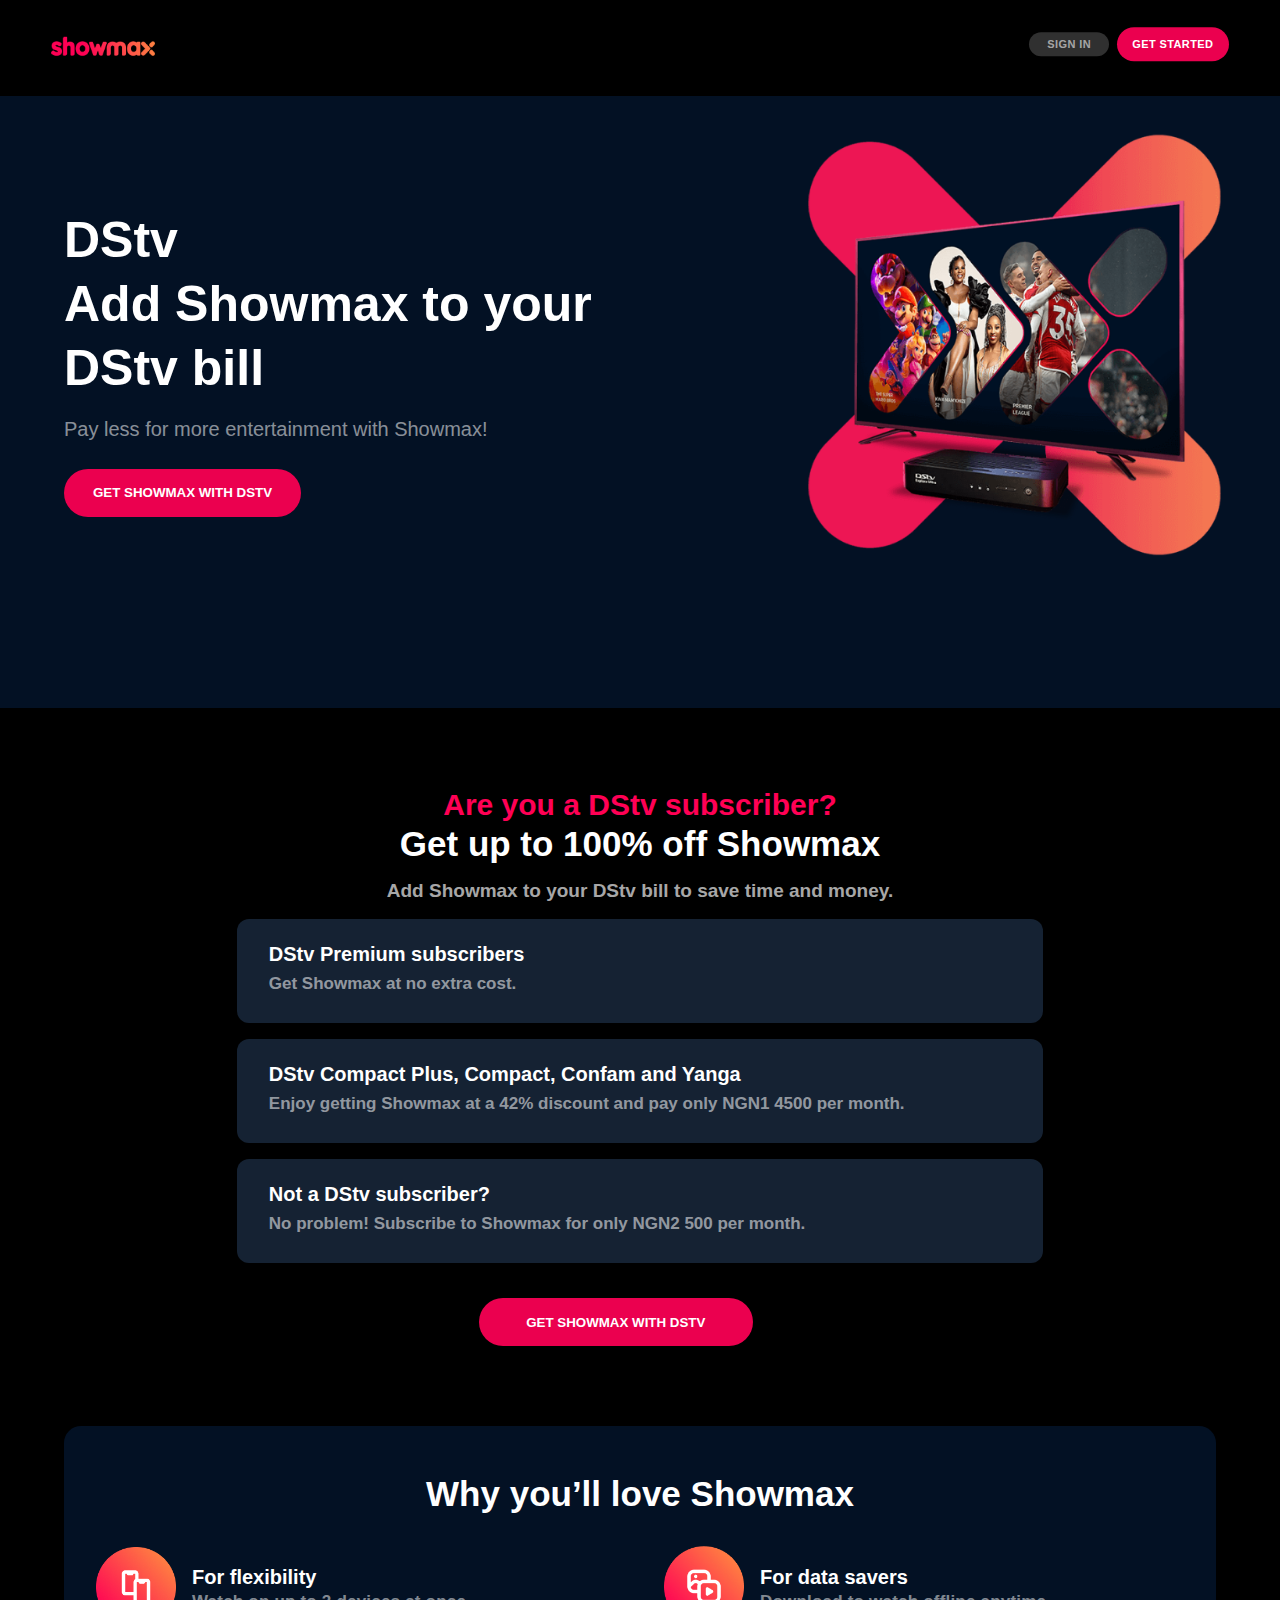
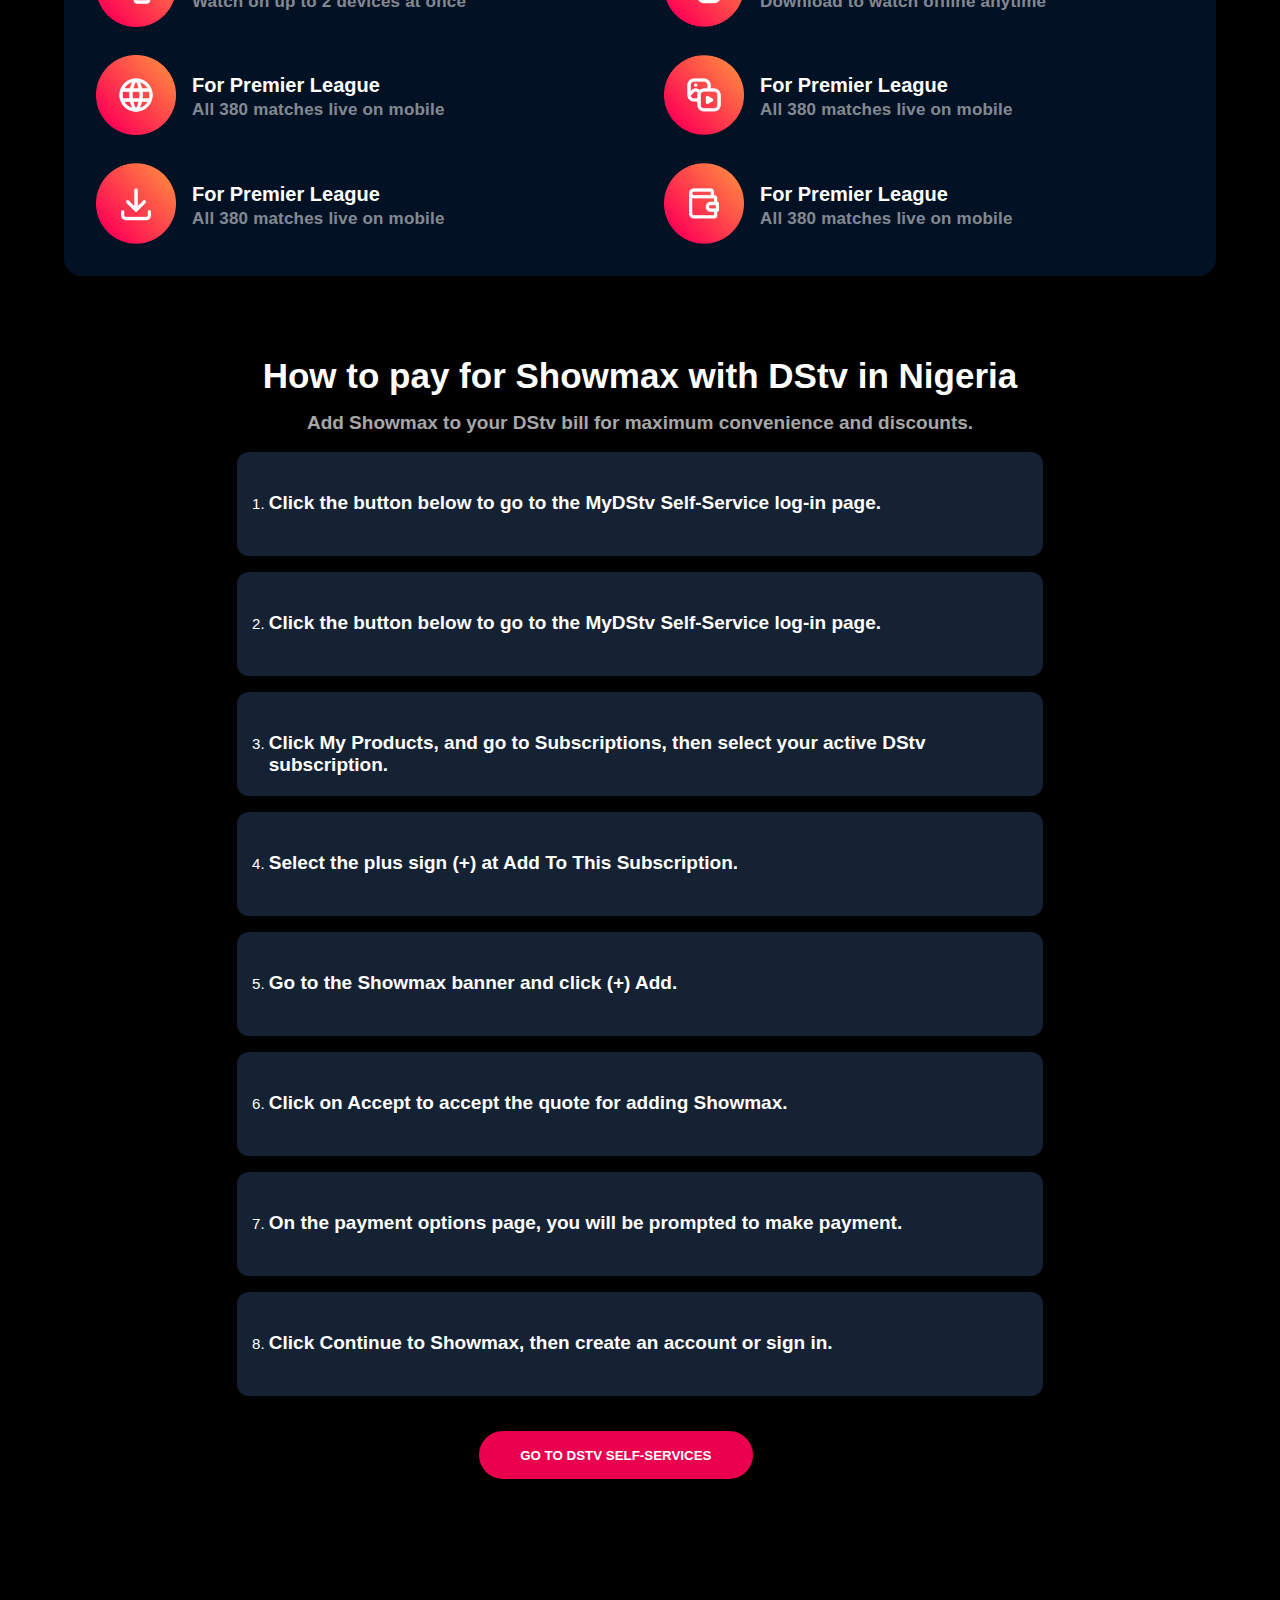
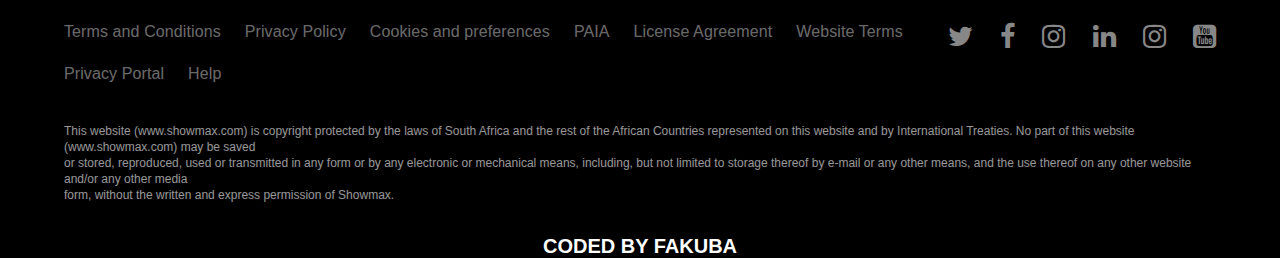
==== commit ce537691: "All updated files" ====
--- a/BILL/index.html
+++ b/BILL/index.html
@@ -99,29 +99,29 @@
              </div>
            </div>
            <div class="box-3">
-             <div class="boxes">
-               <img src="BILL images/icon_for-data-control-01-4_11012024 (1).png" alt="">
-             </div>
-             <div class="text">
-               <h5>For data control<br><span>Choose your video quality</span></h5>
-             </div>
-           </div>
-           <div class="box-3">
-             <div class="boxes">
-               <img src="BILL images/icon_for-ease-01-5_11012024 (1).png" alt="">
-             </div>
-             <div class="text">
-               <h5>For easy payments<br><span>Pay your way and cancel anytim</span></h5>
-             </div>
-           </div>
-           <div class="box-3">
-             <div class="boxes">
-                  <img src="BILL images/icon_for-variety-01-6_11012024 (1).png" alt="">
-             </div>
-             <div class="text">
-               <h5>For variety<br><span>More African and global hits</span></h5>
-             </div>
-           </div>
+            <div class="boxes">
+             <img src="BILL images/icon_for-data-control-01-4_11012024 (1).png" alt="">
+            </div>
+            <div class="text">
+              <h5>For Premier League<br><span>All 380 matches live on mobile</span></h5>
+            </div>
+          </div>
+          <div class="box-3">
+            <div class="boxes">
+             <img src="BILL images/icon_for-data-savers-01-2_11012024 (1).png" alt="">
+            </div>
+            <div class="text">
+              <h5>For Premier League<br><span>All 380 matches live on mobile</span></h5>
+            </div>
+          </div>
+          <div class="box-3">
+            <div class="boxes">
+             <img src="BILL images/icon_for-ease-01-5_11012024 (1).png" alt="">
+            </div>
+            <div class="text">
+              <h5>For Premier League<br><span>All 380 matches live on mobile</span></h5>
+            </div>
+          </div>
              </div>
  
         </div>
--- a/BILL/index.css
+++ b/BILL/index.css
@@ -247,11 +247,14 @@
     .section-3-inner .box-3 .boxes{
     width: 5rem;
     }
-    .section-3-inner .box-3 .boxes img{
+    .section-3-inner .box-3 .boxes img {
     width: 100%;
     height: auto;
 
     }
+    /* .section-3-inner .box-3:nth-of-type(4){
+        width: 70%;
+    } */
 
     /* section-3 ends */
 
@@ -647,12 +650,14 @@
     width: 19rem;
     column-gap: 1rem;
     }
+
     }
     @media only screen and (max-width:368px){
     .section-3-inner .box-3{
-    width: 15rem;
+    width: 14rem;
     column-gap: 1rem;
     }
+
     }
     @media only screen and (max-width:306px){
     .section-3-inner .box-3{
@@ -814,6 +819,14 @@
     left: 13%;
     }
     }
+    @media only screen and (max-width:400px){
+    .text-4 h3{
+        font-size: 23px;
+    }
+    .text-4 h3 span{
+        font-size: 17px;
+    }
+    }
     /* section 4 ends */
 
     /* footer  start  */
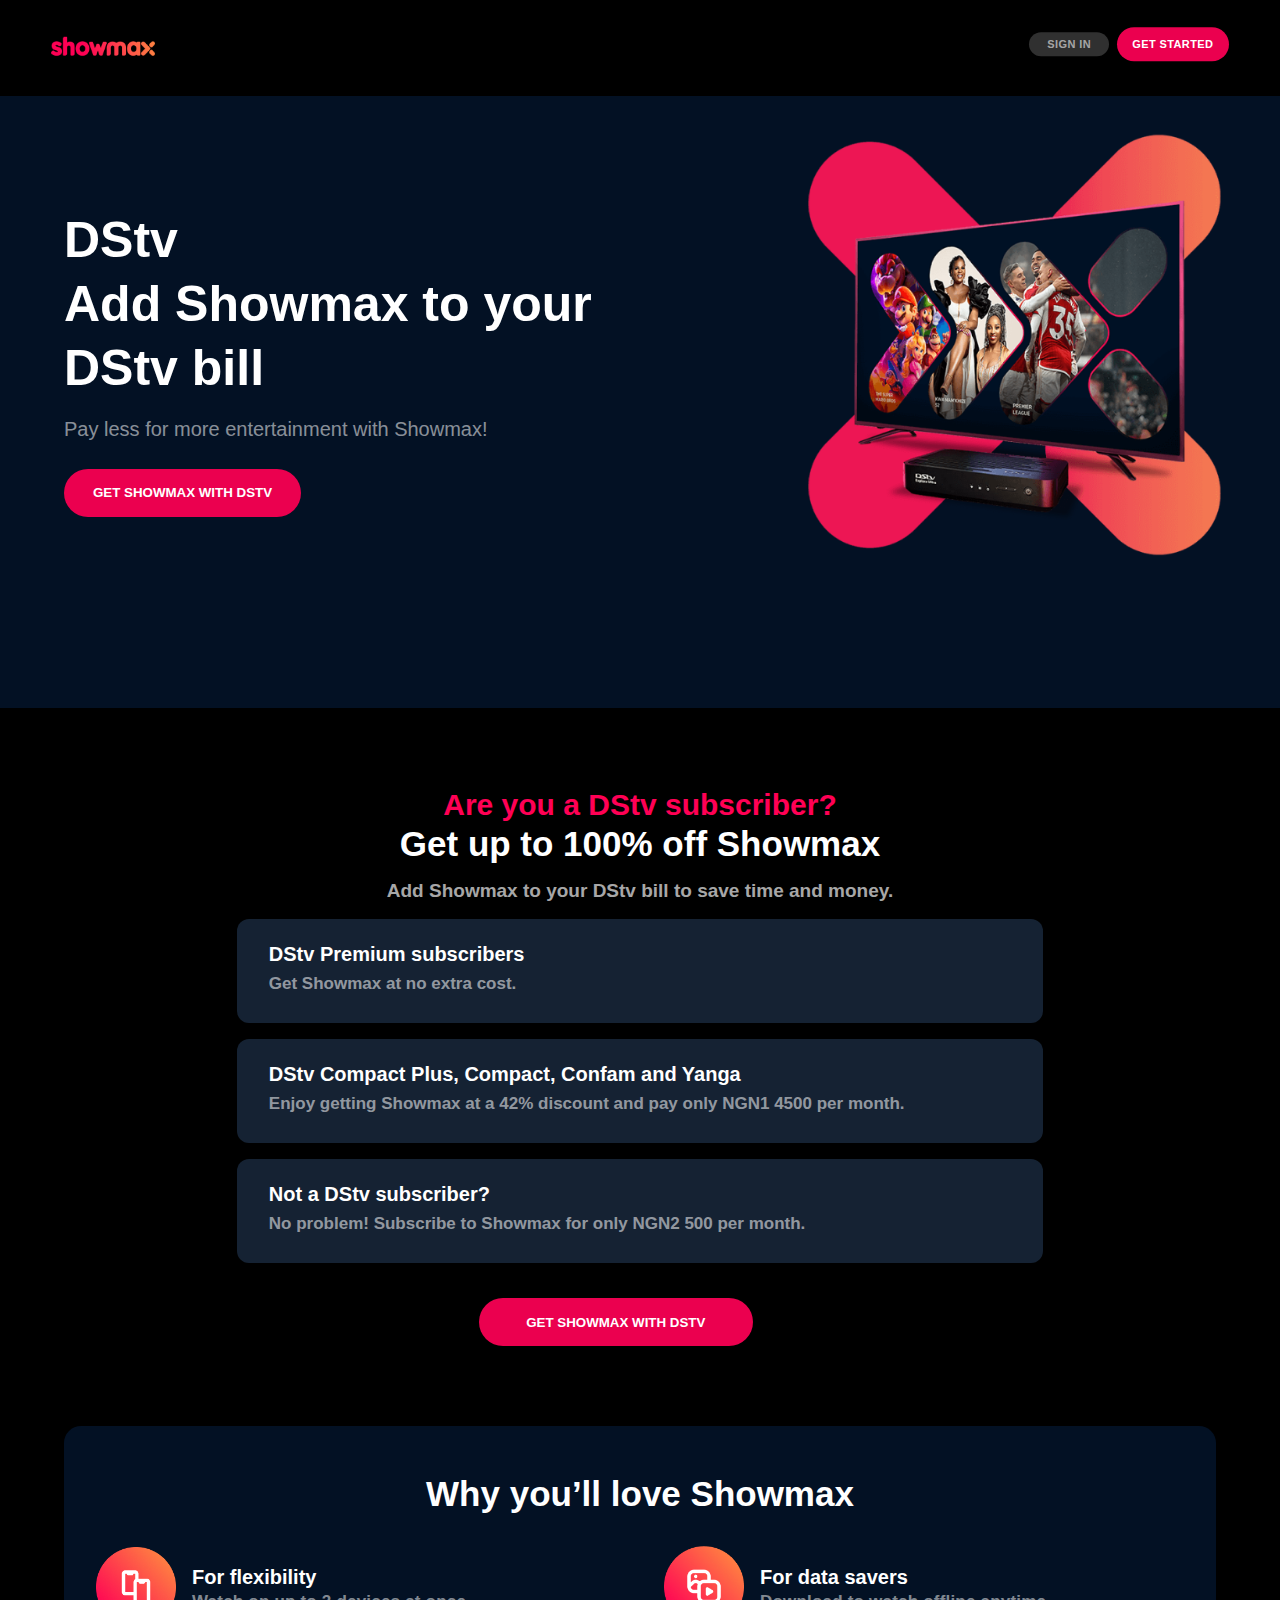
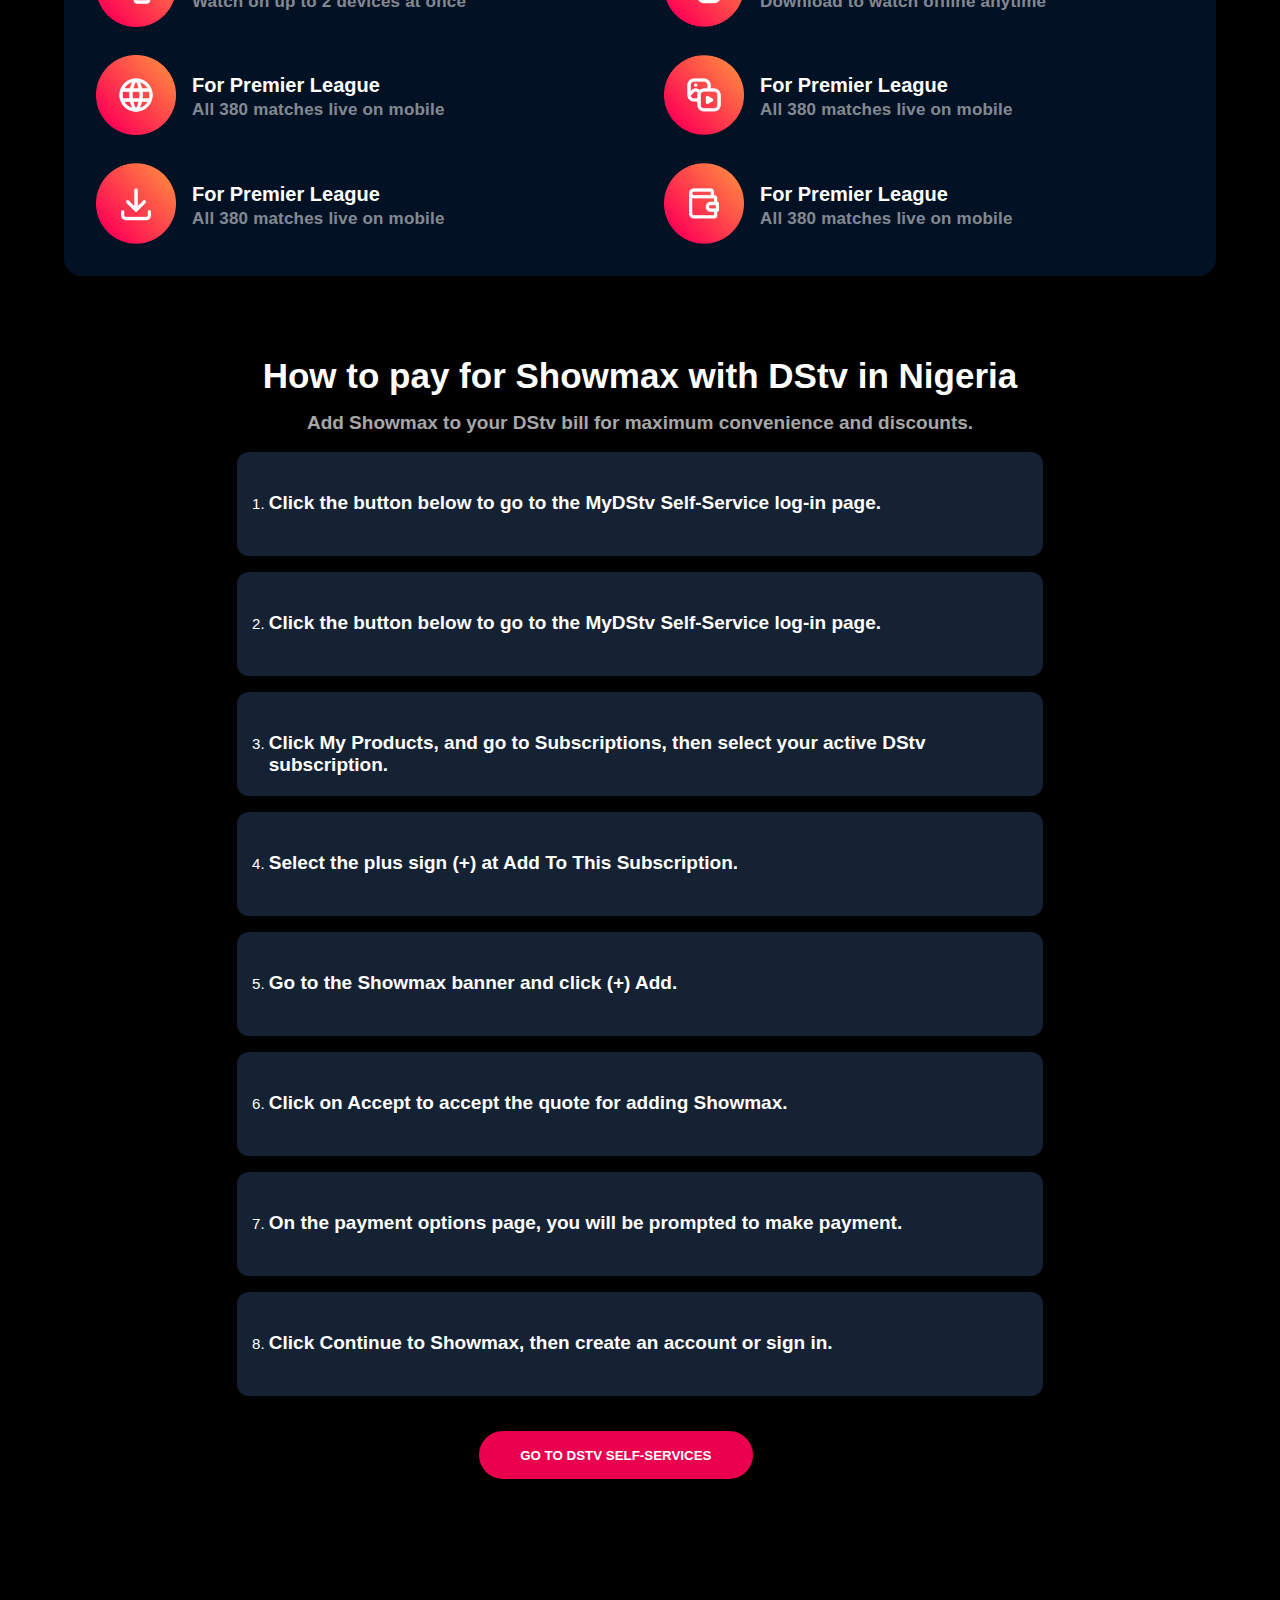
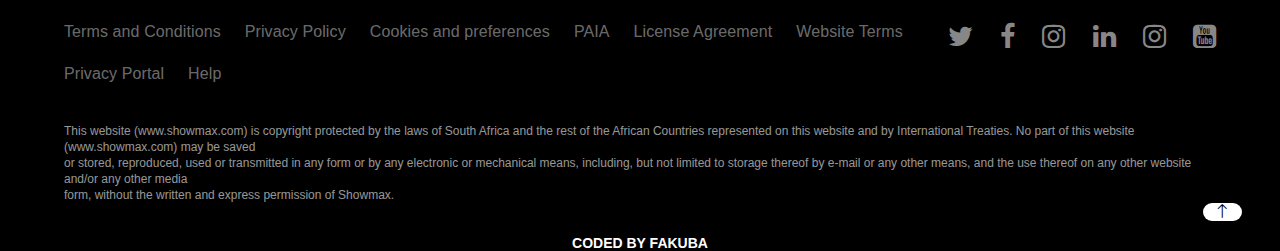
==== commit d1af2e20: "All updated files" ====
--- a/BILL/index.html
+++ b/BILL/index.html
@@ -10,6 +10,7 @@
 </head>
 <body>
      <!-- Header start -->
+     <p id="button"></p>
      <header>
         <nav>
             <div class="logo">
@@ -29,7 +30,7 @@
             <div class="text">
                 <p>DStv<br>
                     Add Showmax to your <br>DStv bill<span>Pay less for more entertainment with Showmax!</span>
-                    <button><a href="">GET SHOWMAX WITH DSTV</a></button>
+                    <button><a href="#button">GET SHOWMAX WITH DSTV</a></button>
                 </div>
                 <div class="hero-img">
                       <img src="BILL images/BILL.PNG" alt="img">
@@ -133,7 +134,8 @@
       <!-- section 4 start -->
       <div class="section-4">
       <div class="section-4-inner">
-      <div class="text-4">
+      <div class="text-4" >
+        <p id="button"></p>
       <p><h3>How to pay for Showmax with DStv in Nigeria<span>Add Showmax to your DStv bill for maximum convenience and discounts.</span></h3></h2></p>
       </div>
       <ol>
@@ -209,6 +211,7 @@
        <h3 class="owner">CODED BY FAKUBA</h3>
   </div>
 </div>
+<a href="#button"><i class="bi bi-arrow-up"></i></a>
 
 <!-- footer ends -->
  
--- a/BILL/index.css
+++ b/BILL/index.css
@@ -252,6 +252,7 @@
     height: auto;
 
     }
+   
     /* .section-3-inner .box-3:nth-of-type(4){
         width: 70%;
     } */
@@ -384,9 +385,23 @@
     }
     .owner{
     color: #fff;
-    font-size: 20px;
+    font-size: 14px;
     text-align: center;
     }
+    .bi-arrow-up{
+    float: right;
+    position: relative;
+    left: -3%;
+    margin-top: -3rem;
+    border: none;
+    background-color: #fff;
+    width: 3%;
+    text-align: center;
+    height: -2rem; 
+    border-radius: 100px;
+    color: black;
+    }
+
     /* footer ends */
 
 
@@ -650,6 +665,16 @@
     width: 19rem;
     column-gap: 1rem;
     }
+    .section-3-inner  .text h5{
+    font-size: 15.5px;
+    color: #fff;
+    }
+    .section-3-inner .text h5 span{
+    font-size: 13px;
+    letter-spacing: .2px;
+    color: #ffffff85;
+
+    }
 
     }
     @media only screen and (max-width:368px){
@@ -689,7 +714,7 @@
     }
     @media only screen and (max-width:820px){
     .section-4-inner{
-    max-width:94%;
+    max-width:91%;
     }
     }
     @media only screen and (max-width:532px){
@@ -841,6 +866,12 @@
     line-height: 1rem;
     }
     }
+    @media only screen and (max-width:786px){
+        .bi-arrow-up{
+            width: 7%;
+            margin-top: -1.5rem;
+        }
+    }
 
 
     /* footer  ends */
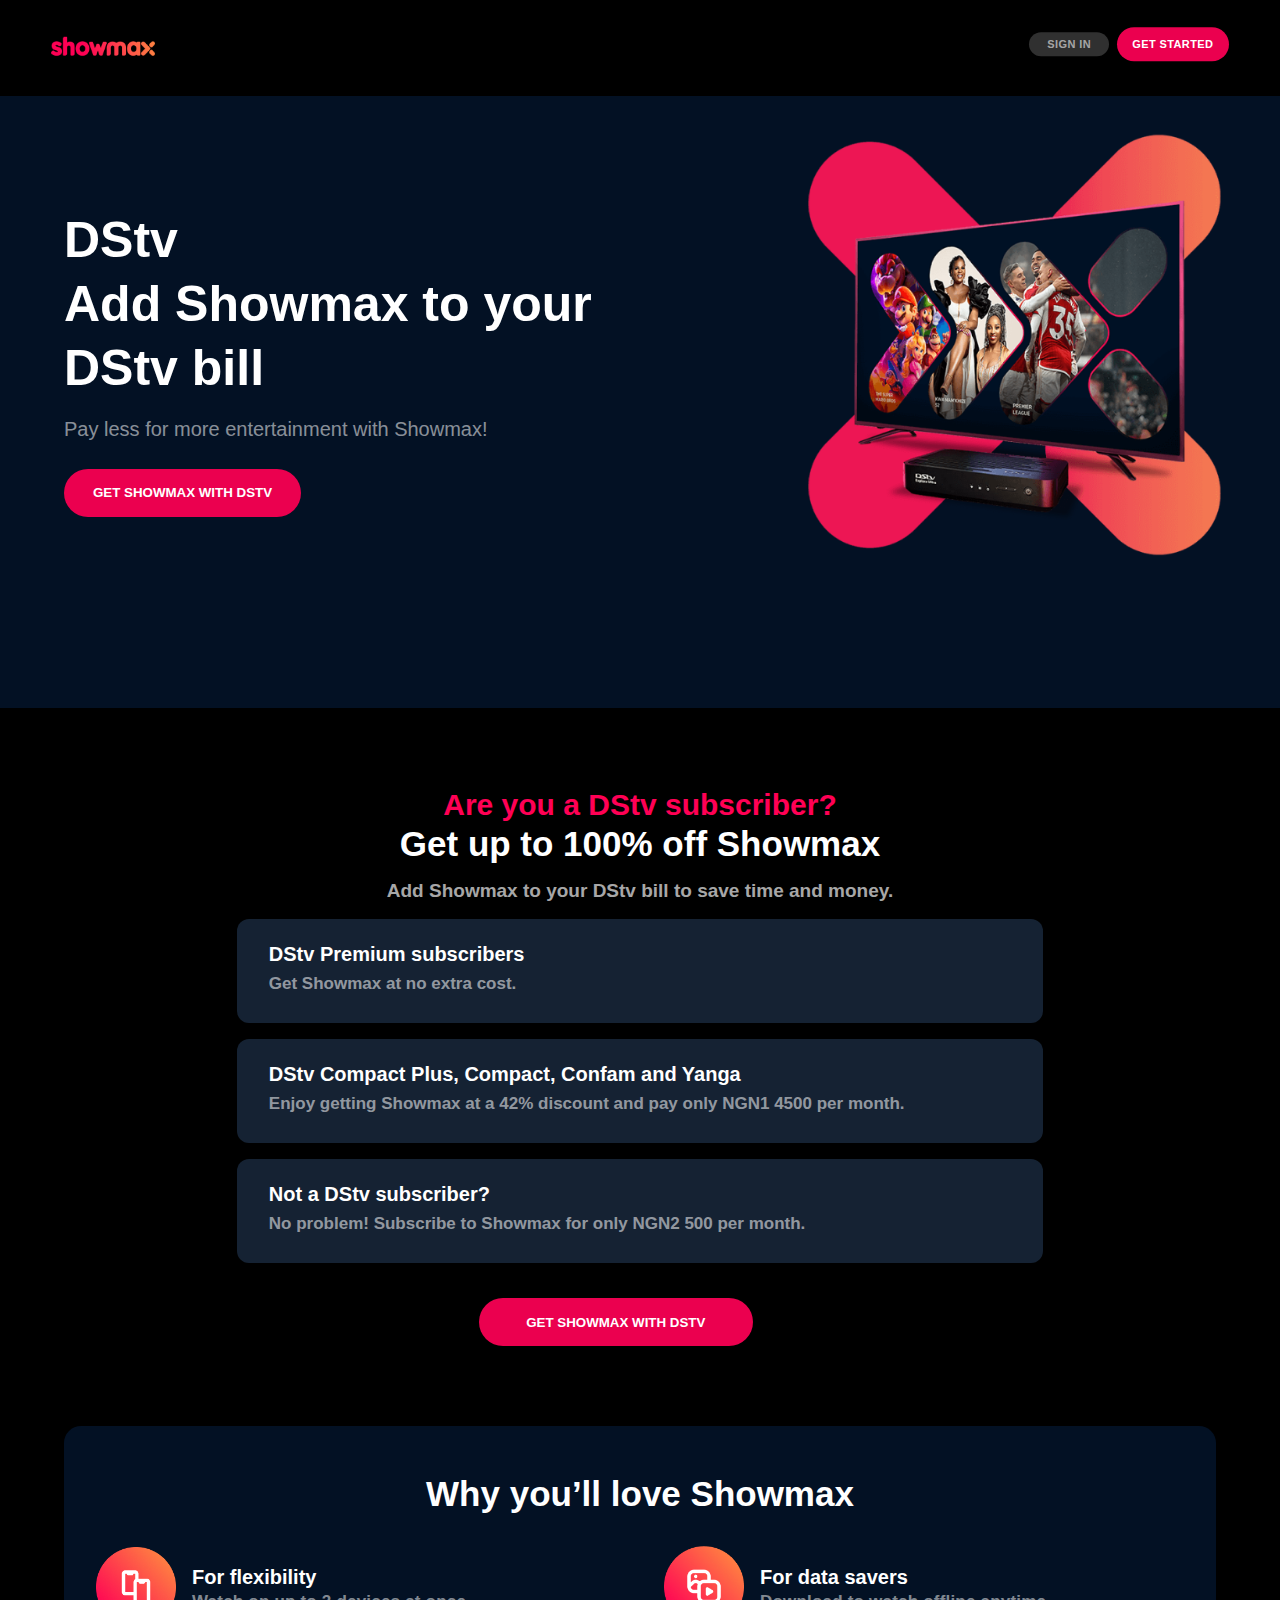
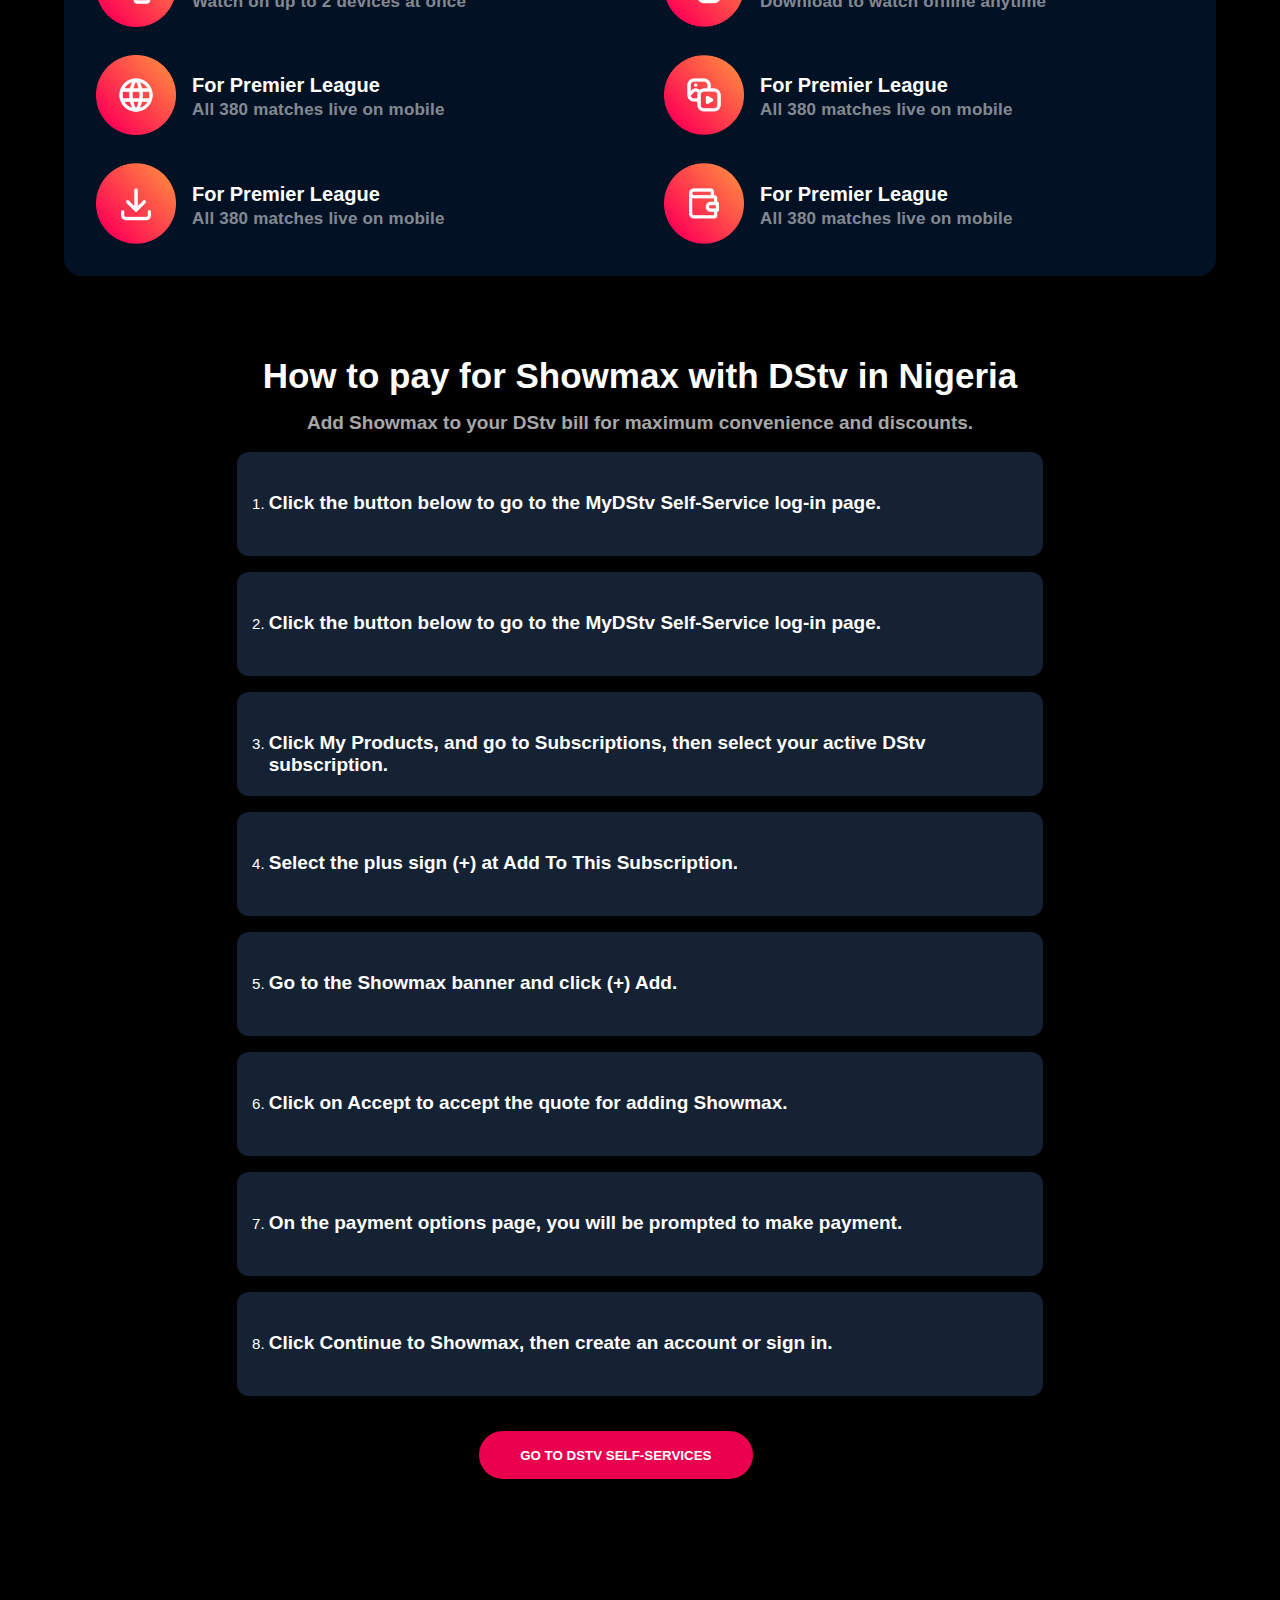
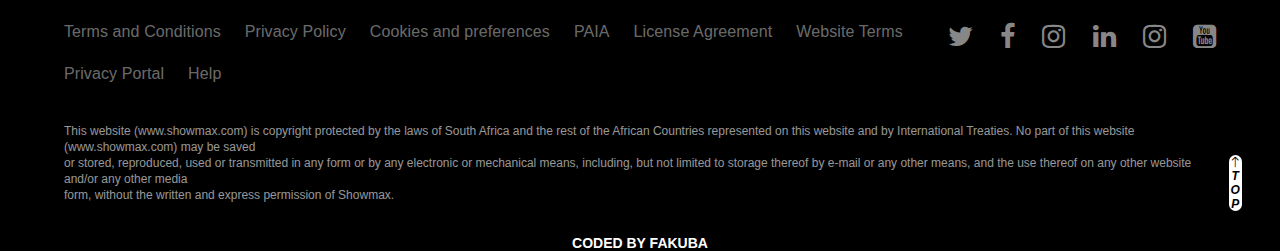
==== commit ccb12796: "All updated files" ====
--- a/BILL/index.html
+++ b/BILL/index.html
@@ -30,7 +30,7 @@
             <div class="text">
                 <p>DStv<br>
                     Add Showmax to your <br>DStv bill<span>Pay less for more entertainment with Showmax!</span>
-                    <button><a href="#button">GET SHOWMAX WITH DSTV</a></button>
+                    <button><a href="#button-2">GET SHOWMAX WITH DSTV</a></button>
                 </div>
                 <div class="hero-img">
                       <img src="BILL images/BILL.PNG" alt="img">
@@ -55,7 +55,7 @@
             <div class="boxes-1">
                 <h2>Not a DStv subscriber?<span>No problem! Subscribe to Showmax for only NGN2 500 per month.</span></h2>
             </div>
-            <button><a href="">GET SHOWMAX WITH DSTV</a></button>
+            <button><a href="#button-2">GET SHOWMAX WITH DSTV</a></button>
         </div>
     </div>
  </div>
@@ -135,7 +135,7 @@
       <div class="section-4">
       <div class="section-4-inner">
       <div class="text-4" >
-        <p id="button"></p>
+        <p id="button-2"></p>
       <p><h3>How to pay for Showmax with DStv in Nigeria<span>Add Showmax to your DStv bill for maximum convenience and discounts.</span></h3></h2></p>
       </div>
       <ol>
@@ -211,7 +211,8 @@
        <h3 class="owner">CODED BY FAKUBA</h3>
   </div>
 </div>
-<a href="#button"><i class="bi bi-arrow-up"></i></a>
+<a href="#button"><i class="bi bi-arrow-up"  style="font-size: 12px;"> <br>T <br> O <br> P <br>
+</i></a>
 
 <!-- footer ends -->
  
--- a/BILL/index.css
+++ b/BILL/index.css
@@ -6,6 +6,9 @@
     body{
     background-color: black;
     font-family: 'Trebuchet MS', 'Lucida Sans Unicode', 'Lucida Grande', 'Lucida Sans', Arial, sans-serif;
+    }
+    html{
+    scroll-behavior: smooth;
     }
 
     /* header start */
@@ -392,14 +395,17 @@
     float: right;
     position: relative;
     left: -3%;
-    margin-top: -3rem;
+    margin-top: -6rem;
     border: none;
     background-color: #fff;
-    width: 3%;
+    width: 1%;
     text-align: center;
     height: -2rem; 
     border-radius: 100px;
     color: black;
+    font-weight: 900;
+    font-size: 12px;
+
     }
 
     /* footer ends */
@@ -866,10 +872,11 @@
     line-height: 1rem;
     }
     }
-    @media only screen and (max-width:786px){
+    @media only screen and (max-width:1200px){
         .bi-arrow-up{
-            width: 7%;
-            margin-top: -1.5rem;
+            width: 3%;
+            height: 4rem;
+            margin-top: -3rem;
         }
     }
 
